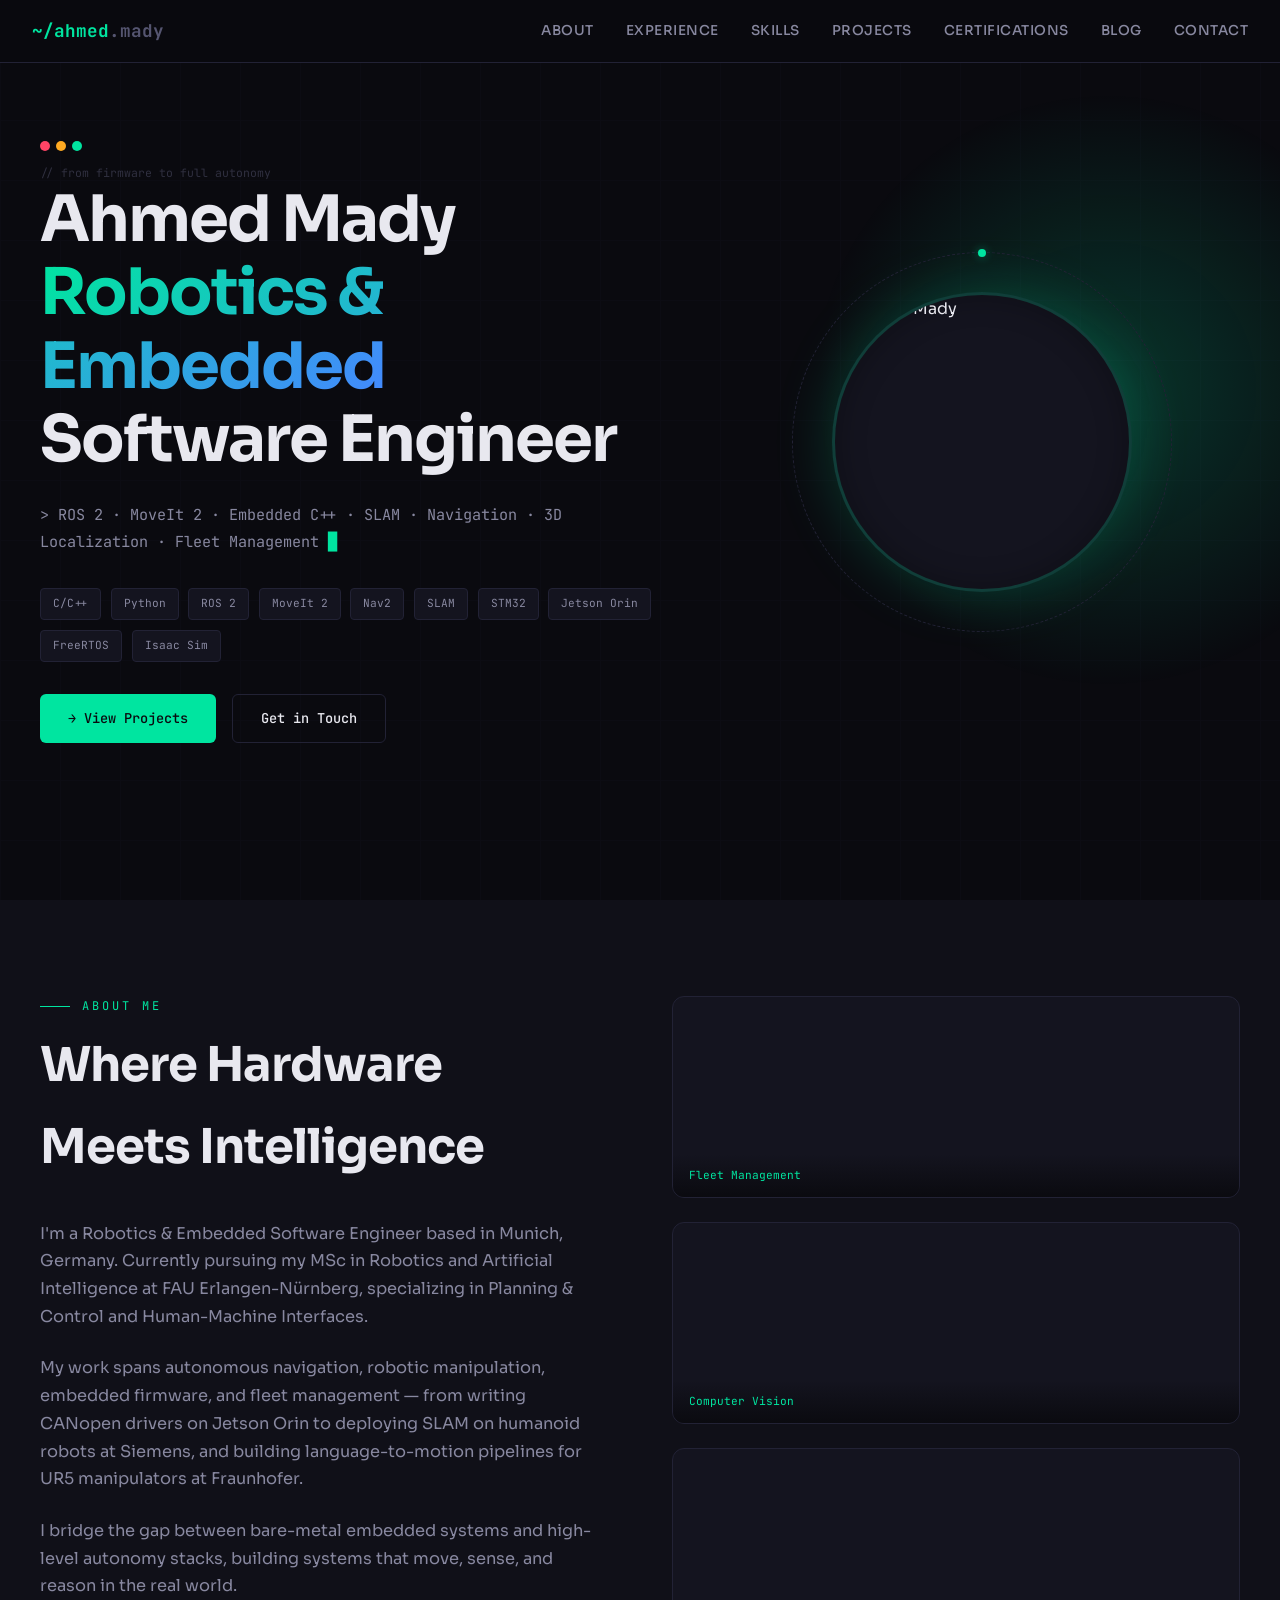
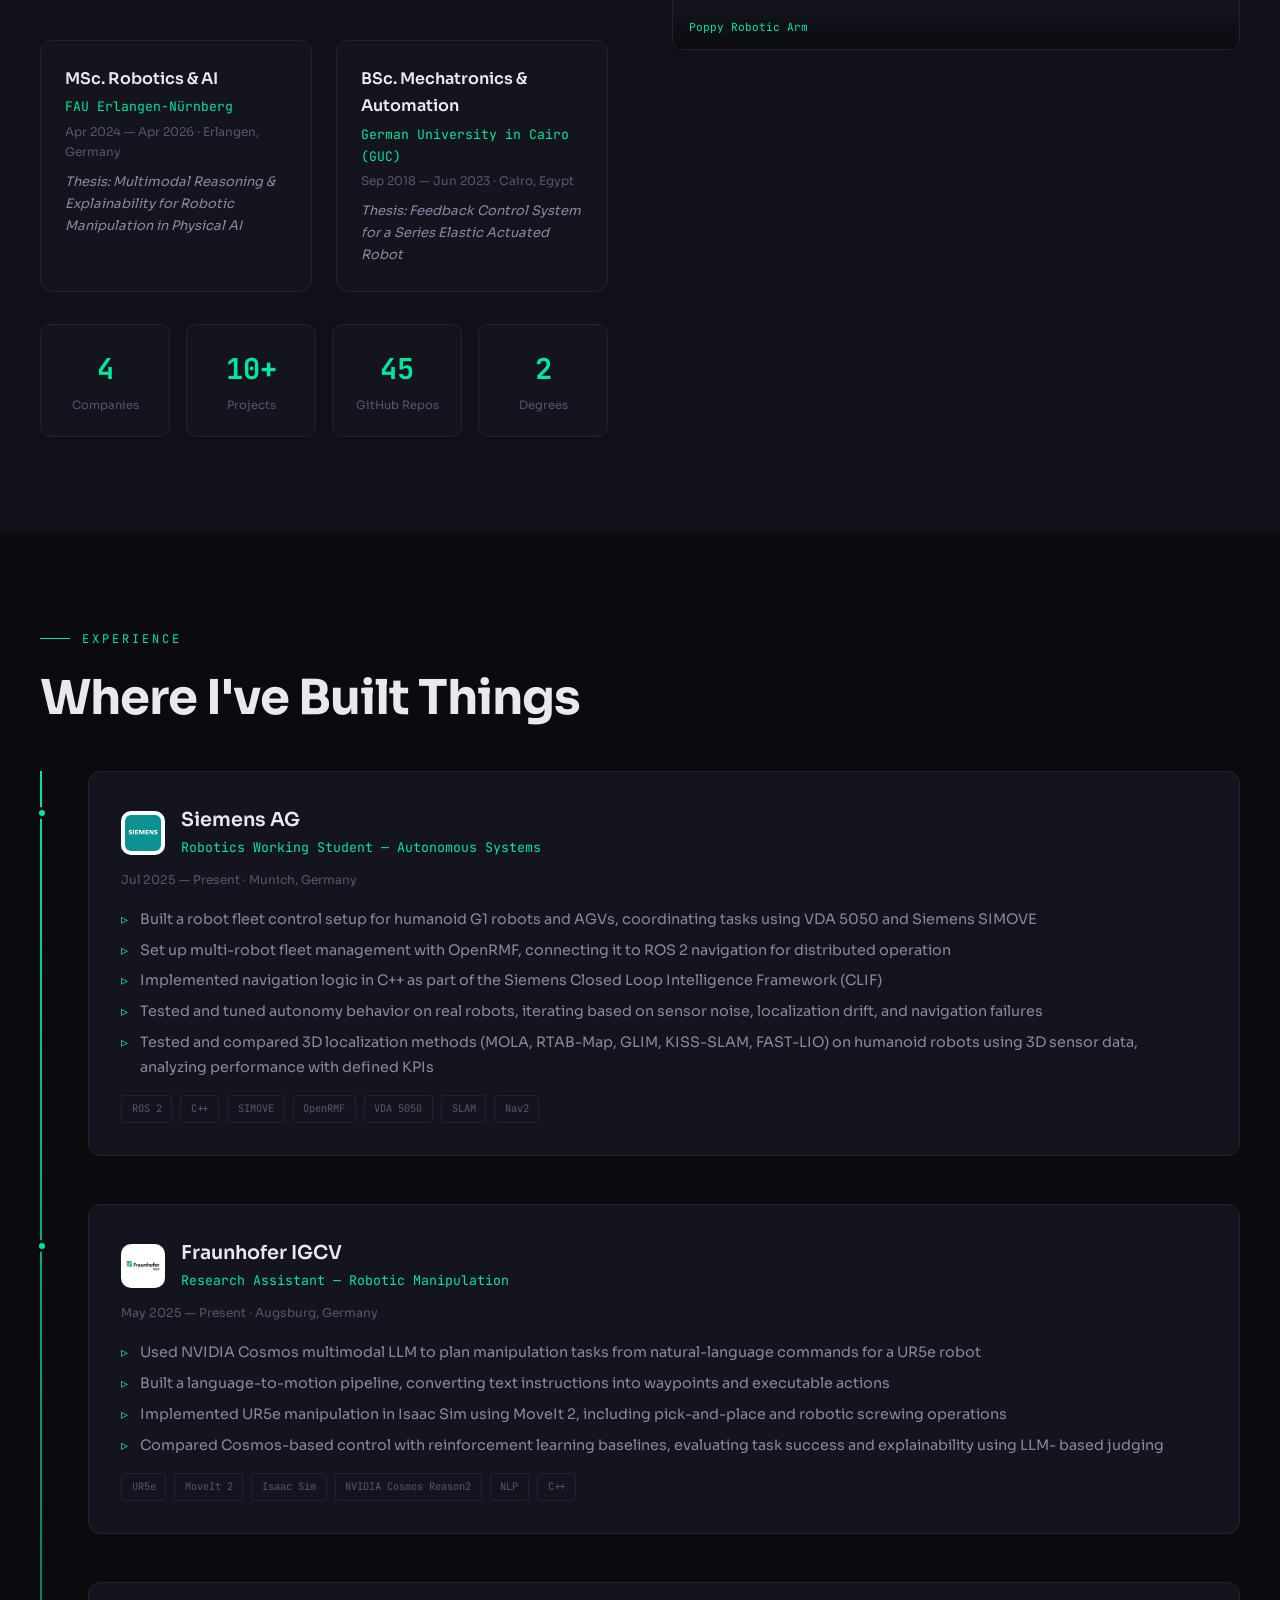
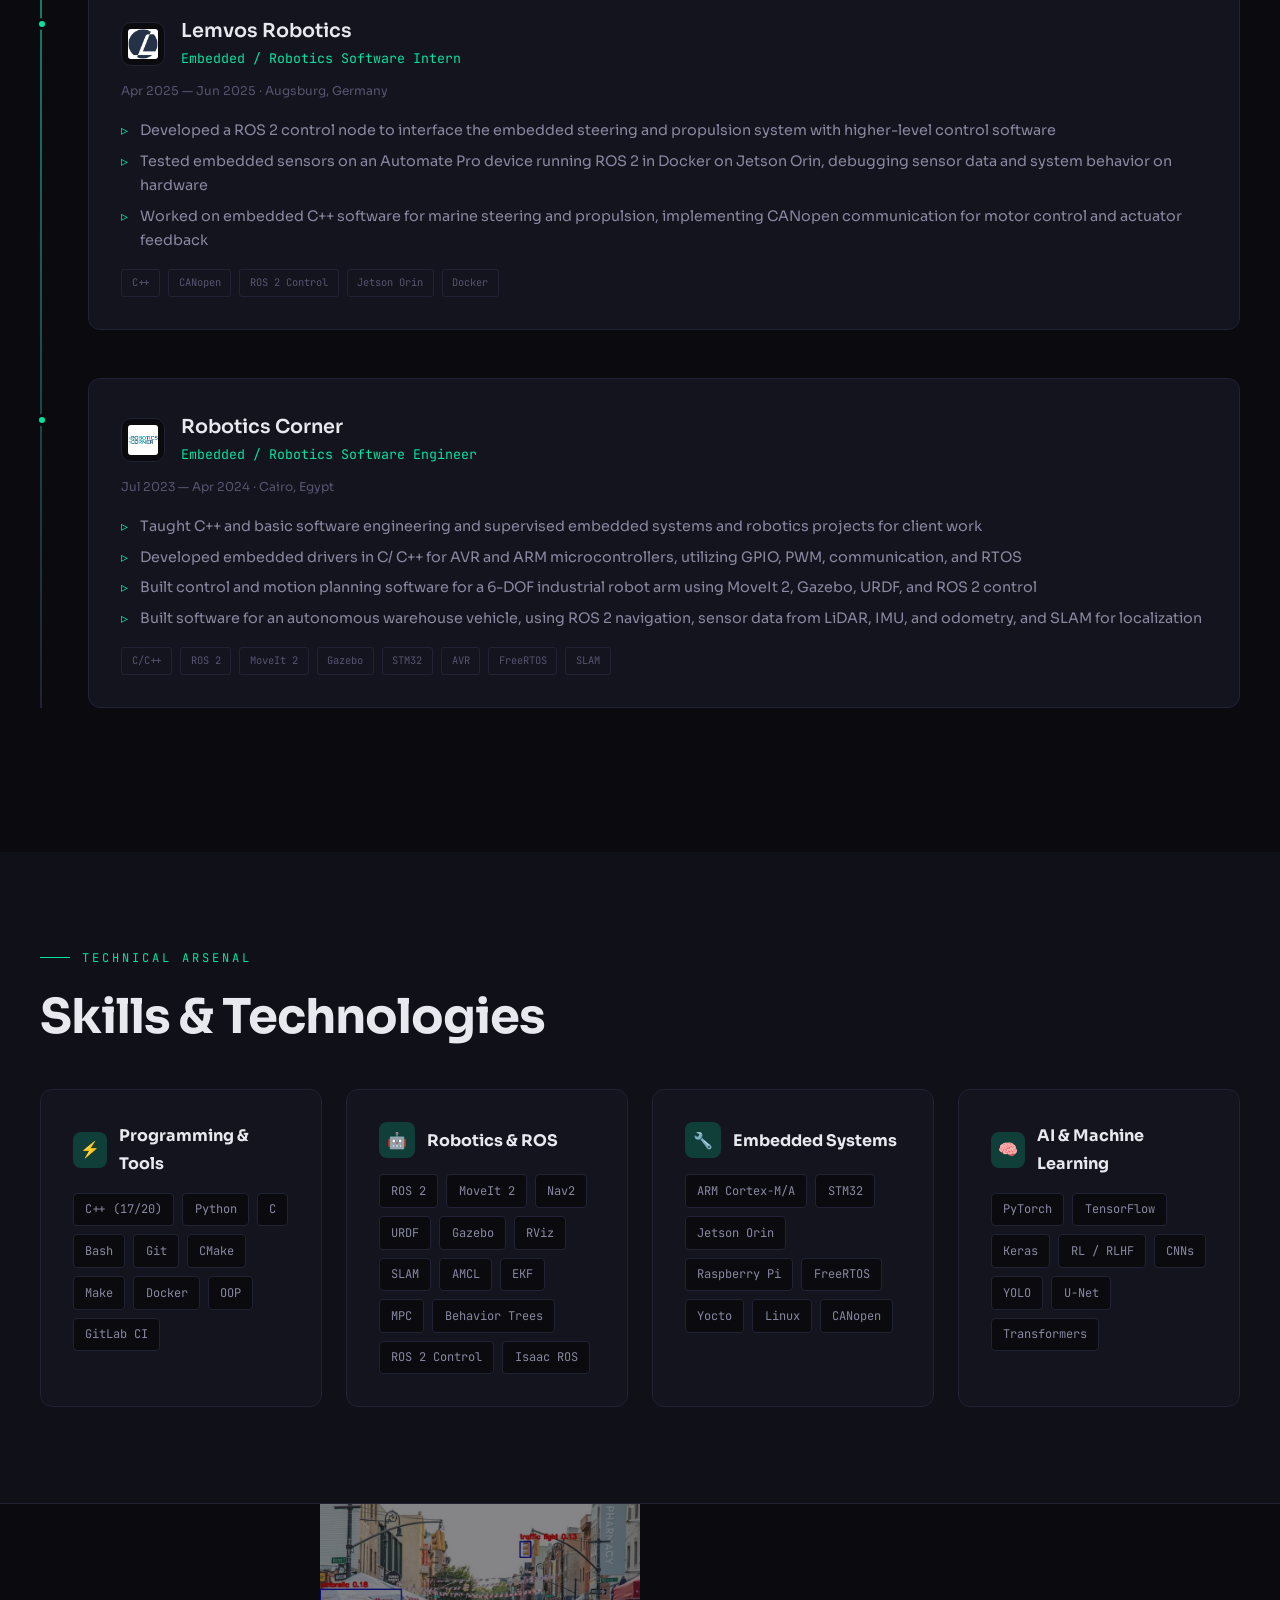
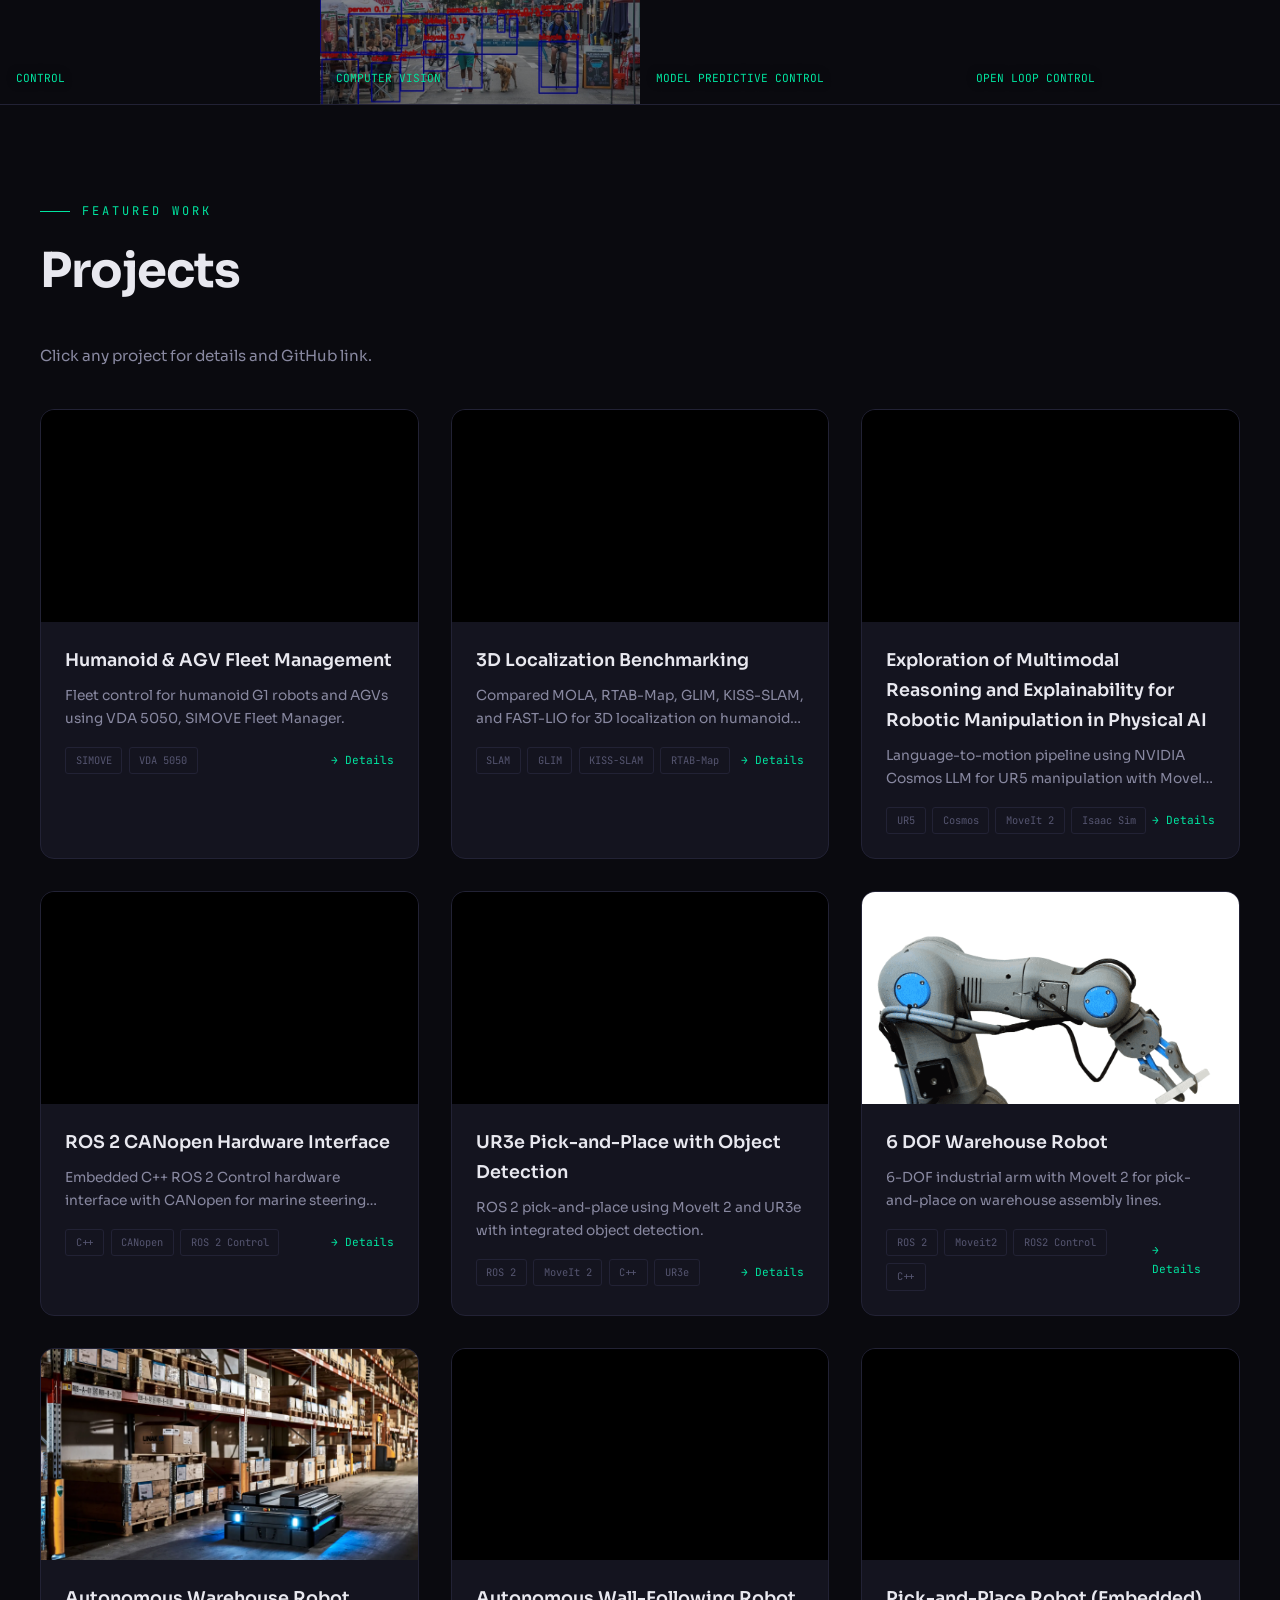
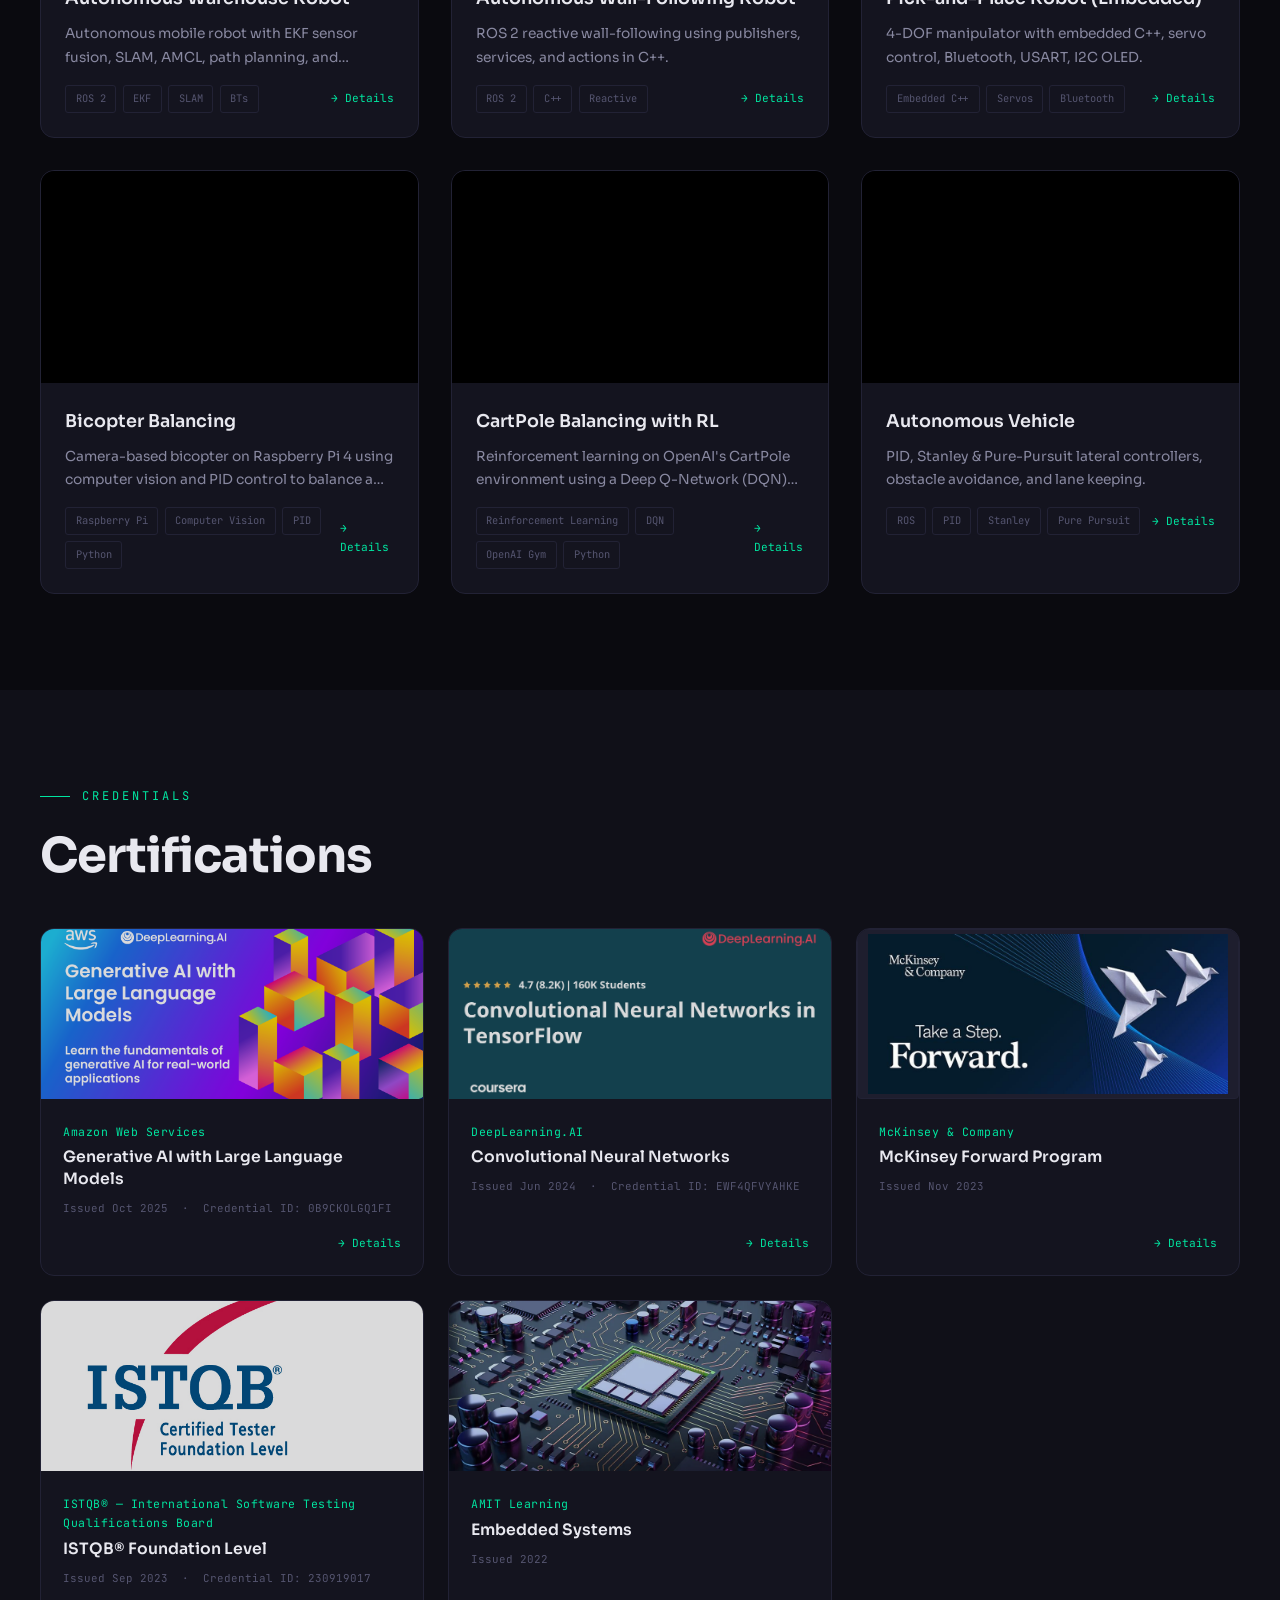
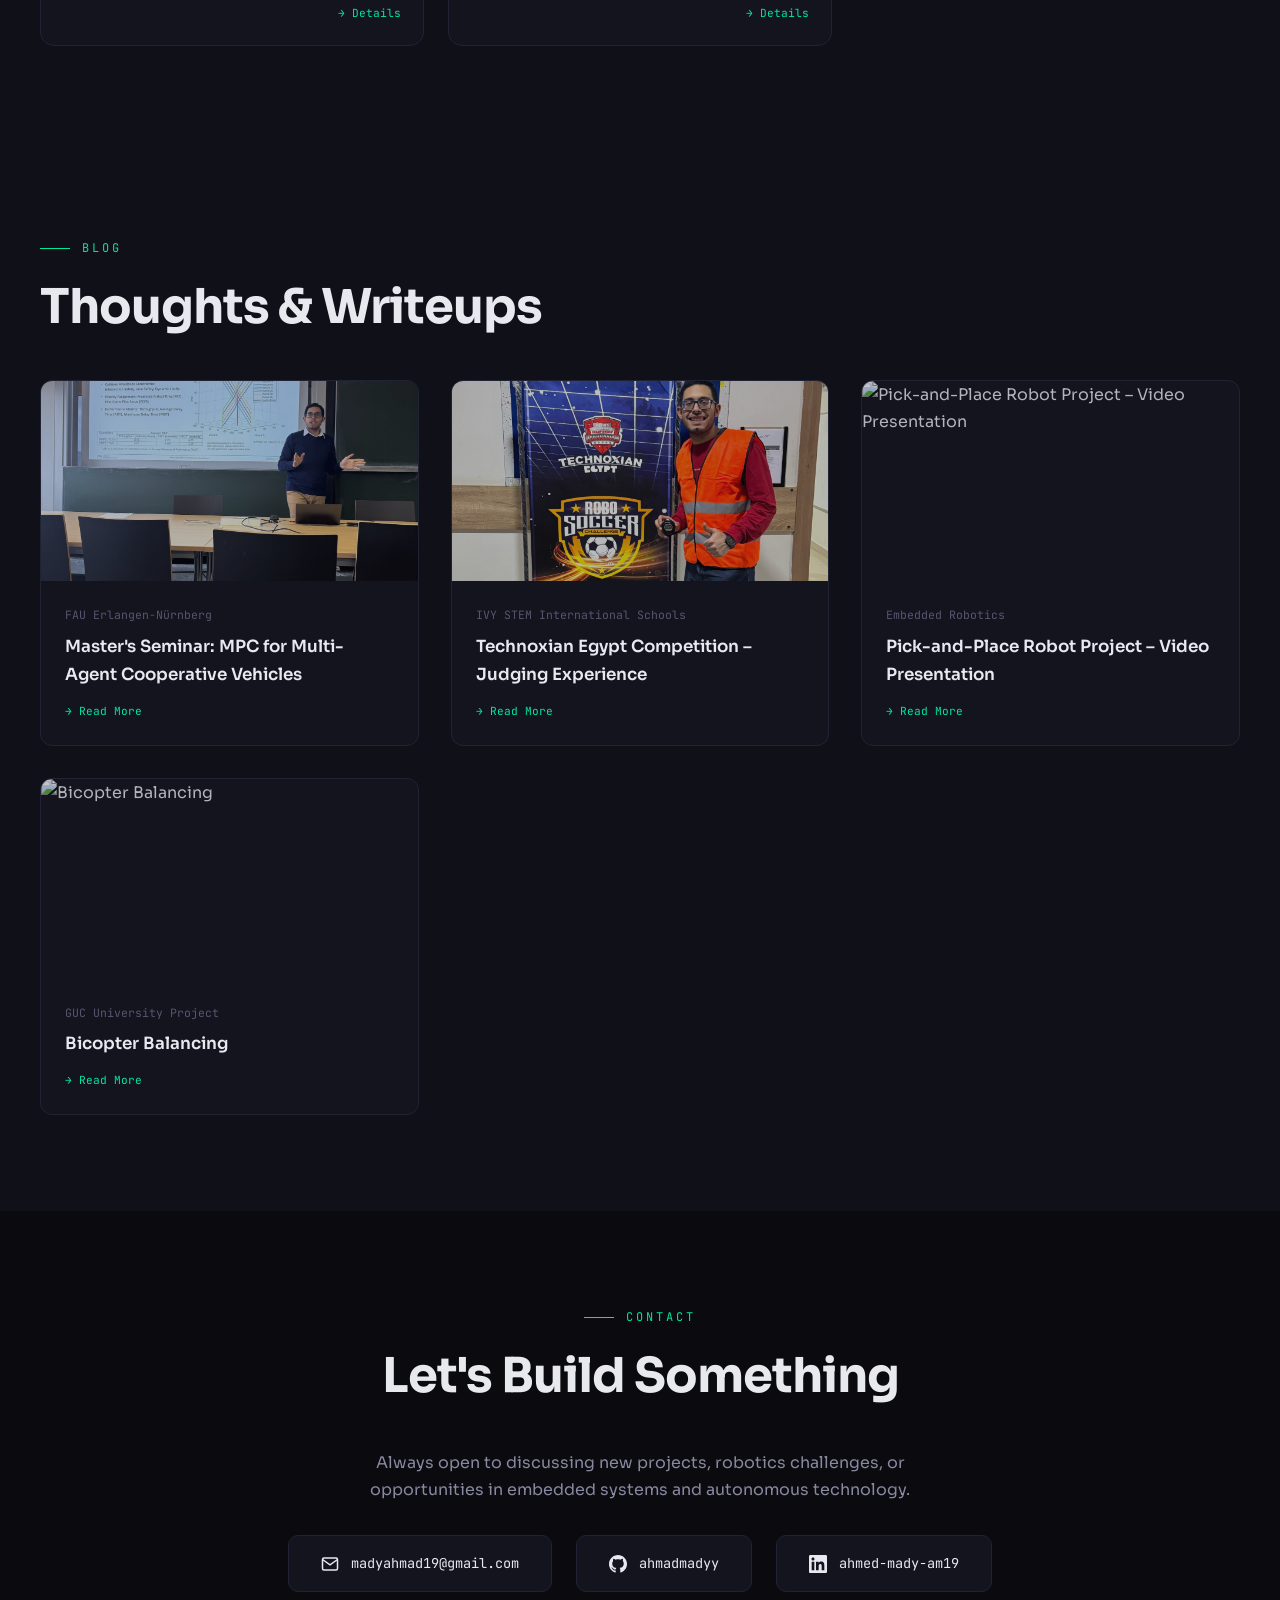
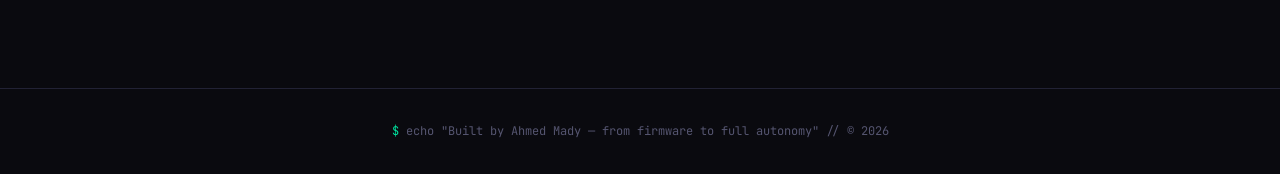
==== portfolio.html @ 6465b293 "New files" ====
<!DOCTYPE html>
<html lang="en">
<head>
  <meta charset="UTF-8">
  <meta name="viewport" content="width=device-width, initial-scale=1.0">
  <title>Ahmed Mady — Robotics & Embedded Software Engineer</title>
  <link
    href="https://fonts.googleapis.com/css2?family=JetBrains+Mono:wght@300;400;500;700&family=Sora:wght@300;400;500;600;700&display=swap"
    rel="stylesheet">
  <link rel="stylesheet" href="css/styles.css">
  <link rel="stylesheet" href="css/mobile.css">
</head>
<body>
  <div class="grid-bg"></div>
  <div class="particles" id="particles"></div>
  <nav>
    <div class="nav-logo">~/ahmed<span>.mady</span></div>
    <div class="nav-links" id="navLinks">
      <a href="#about">About</a>
      <a href="#experience">Experience</a>
      <a href="#skills">Skills</a>
      <a href="#projects">Projects</a>
      <a href="#certifications">Certifications</a>
      <a href="#blog">Blog</a>
      <a href="#contact">Contact</a>
    </div>
    <button class="hamburger" onclick="document.getElementById('navLinks').classList.toggle('open')">
      <span></span>
      <span></span>
      <span></span>
    </button>
  </nav>

  <!-- ── Hero ── -->
  <section id="hero">
    <div class="hero-glow"></div>
    <div class="container">
      <div class="hero-content">
        <div class="hero-text">
          <div class="td">
            <span></span>
            <span></span>
            <span></span>
          </div>
          <div class="cc">// from firmware to full autonomy</div>
          <h1>
            Ahmed Mady<br>
            <span class="hl">Robotics & Embedded</span><br>
            Software Engineer
          </h1>
          <div class="tagline">
            &gt; ROS 2 &middot; MoveIt 2 &middot; Embedded C++ &middot; SLAM &middot; Navigation
            &middot; 3D Localization &middot; Fleet Management
            <span class="blink">&#x2588;</span>
          </div>
          <div class="badges">
            <span class="badge">C/C++</span>
            <span class="badge">Python</span>
            <span class="badge">ROS 2</span>
            <span class="badge">MoveIt 2</span>
            <span class="badge">Nav2</span>
            <span class="badge">SLAM</span>
            <span class="badge">STM32</span>
            <span class="badge">Jetson Orin</span>
            <span class="badge">FreeRTOS</span>
            <span class="badge">Isaac Sim</span>
          </div>
          <div class="hero-cta">
            <a href="#projects" class="btn btn-p">&rarr; View Projects</a>
            <a href="#contact" class="btn btn-o">Get in Touch</a>
          </div>
        </div>
        <div class="hero-visual">
          <div class="hero-orbit">
            <div class="orbit-dot"></div>
          </div>
          <div class="hero-avatar">
            <img src="https://avatars.githubusercontent.com/u/98853949?v=4" alt="Ahmed Mady">
          </div>
        </div>
      </div>
    </div>
  </section>

  <!-- ── About ── -->
  <section id="about">
    <div class="container">
      <div class="about-grid">
        <div class="about-text reveal">
          <div class="sl">About Me</div>
          <h2 class="st">Where Hardware<br>Meets Intelligence</h2>
          <p>
            I'm a Robotics & Embedded Software Engineer based in Munich, Germany.
            Currently pursuing my MSc in Robotics and Artificial Intelligence at
            FAU Erlangen-N&uuml;rnberg, specializing in Planning & Control and
            Human-Machine Interfaces.
          </p>
          <p>
            My work spans autonomous navigation, robotic manipulation, embedded
            firmware, and fleet management &mdash; from writing CANopen drivers
            on Jetson Orin to deploying SLAM on humanoid robots at Siemens, and
            building language-to-motion pipelines for UR5 manipulators at
            Fraunhofer.
          </p>
          <p>
            I bridge the gap between bare-metal embedded systems and high-level
            autonomy stacks, building systems that move, sense, and reason in the
            real world.
          </p>
          <div class="edu-grid">
            <div class="edu-card">
              <div class="deg">MSc. Robotics & AI</div>
              <div class="sch">FAU Erlangen-N&uuml;rnberg</div>
              <div class="per">Apr 2024 &mdash; Apr 2026 &middot; Erlangen, Germany</div>
              <div class="th">
                Thesis: Multimodal Reasoning & Explainability for Robotic
                Manipulation in Physical AI
              </div>
            </div>
            <div class="edu-card">
              <div class="deg">BSc. Mechatronics & Automation</div>
              <div class="sch">German University in Cairo (GUC)</div>
              <div class="per">Sep 2018 &mdash; Jun 2023 &middot; Cairo, Egypt</div>
              <div class="th">
                Thesis: Feedback Control System for a Series Elastic Actuated
                Robot
              </div>
            </div>
          </div>
          <div class="stats-grid">
            <div class="stat">
              <div class="num">4</div>
              <div class="lbl">Companies</div>
            </div>
            <div class="stat">
              <div class="num">10+</div>
              <div class="lbl">Projects</div>
            </div>
            <div class="stat">
              <div class="num">45</div>
              <div class="lbl">GitHub Repos</div>
            </div>
            <div class="stat">
              <div class="num">2</div>
              <div class="lbl">Degrees</div>
            </div>
          </div>
        </div>
        <div class="about-vis reveal">
          <div class="gif-card">
            <video src="videos/fleet.mp4" muted loop autoplay playsinline></video>
            <div class="gl">Fleet Management</div>
          </div>
          <div class="gif-card">
            <video src="videos/bicopter.mp4" muted loop autoplay playsinline></video>
            <div class="gl">Computer Vision</div>
          </div>
          <div class="gif-card">
            <video src="videos/poppy.mp4" muted loop autoplay playsinline></video>
            <div class="gl">Poppy Robotic Arm</div>
          </div>
        </div>
      </div>
    </div>
  </section>

  <!-- ── Experience ── -->
  <section id="experience">
    <div class="container">
      <div class="sl reveal">Experience</div>
      <h2 class="st reveal">Where I've Built Things</h2>
      <div class="timeline">

        <div class="ti reveal">
          <div class="ch">
            <img
              src="logos/ChatGPT Image Feb 13, 2026, 10_49_43 PM.png"
              alt="Siemens"
              class="cl-logo">
            <div>
              <div class="co">Siemens AG</div>
              <div class="role">Robotics Working Student &mdash; Autonomous Systems</div>
            </div>
          </div>
          <div class="per">Jul 2025 &mdash; Present &middot; Munich, Germany</div>
          <ul class="desc">
            <li>Built a robot fleet control setup for humanoid G1 robots and AGVs, coordinating tasks using VDA 5050 and Siemens SIMOVE</li>
            <li>Set up multi-robot fleet management with OpenRMF, connecting it to ROS 2 navigation for distributed operation</li>
            <li>Implemented navigation logic in C++ as part of the Siemens Closed Loop Intelligence Framework (CLIF)</li>
            <li>Tested and tuned autonomy behavior on real robots, iterating based on sensor noise, localization drift, and navigation failures</li>
            <li>Tested and compared 3D localization methods (MOLA, RTAB-Map, GLIM, KISS-SLAM, FAST-LIO) on humanoid robots using 3D
                sensor data, analyzing performance with defined KPIs</li>
          </ul>
          <div class="tt">
            <span class="tag">ROS 2</span>
            <span class="tag">C++</span>
            <span class="tag">SIMOVE</span>
            <span class="tag">OpenRMF</span>
            <span class="tag">VDA 5050</span>
            <span class="tag">SLAM</span>
            <span class="tag">Nav2</span>
          </div>
        </div>

        <div class="ti reveal">
          <div class="ch">
            <img
              src="logos/1631374383153.jpeg"
              alt="Fraunhofer"
              class="cl-logo">
            <div>
              <div class="co">Fraunhofer IGCV</div>
              <div class="role">Research Assistant &mdash; Robotic Manipulation</div>
            </div>
          </div>
          <div class="per">May 2025 &mdash; Present &middot; Augsburg, Germany</div>
          <ul class="desc">
            <li>Used NVIDIA Cosmos multimodal LLM to plan manipulation tasks from natural-language commands for a UR5e robot</li>
            <li>Built a language-to-motion pipeline, converting text instructions into waypoints and executable actions</li>
            <li>Implemented UR5e manipulation in Isaac Sim using MoveIt 2, including pick-and-place and robotic screwing operations</li>
            <li>Compared Cosmos-based control with reinforcement learning baselines, evaluating task success and explainability using LLM-
                based judging</li>
          </ul>
          <div class="tt">
            <span class="tag">UR5e</span>
            <span class="tag">MoveIt 2</span>
            <span class="tag">Isaac Sim</span>
            <span class="tag">NVIDIA Cosmos Reason2</span>
            <span class="tag">NLP</span>
            <span class="tag">C++</span>
          </div>
        </div>

        <div class="ti reveal">
          <div class="ch">
            <img src="logos/lemvos_logo.jpeg" alt="Lemvos Robotics" class="cl-logo dk">
            <div>
              <div class="co">Lemvos Robotics</div>
              <div class="role">Embedded / Robotics Software Intern</div>
            </div>
          </div>
          <div class="per">Apr 2025 &mdash; Jun 2025 &middot; Augsburg, Germany</div>
          <ul class="desc">
            <li>Developed a ROS 2 control node to interface the embedded steering and propulsion system with higher-level control software</li>
            <li>Tested embedded sensors on an Automate Pro device running ROS 2 in Docker on Jetson Orin, debugging sensor data and
                system behavior on hardware</li>
            <li>Worked on embedded C++ software for marine steering and propulsion, implementing CANopen communication for motor control
                    and actuator feedback</li>
          </ul>
          <div class="tt">
            <span class="tag">C++</span>
            <span class="tag">CANopen</span>
            <span class="tag">ROS 2 Control</span>
            <span class="tag">Jetson Orin</span>
            <span class="tag">Docker</span>
          </div>
        </div>

        <div class="ti reveal">
          <div class="ch">
            <img src="logos/robotics_corner_logo.jpeg" alt="Robotics Corner" class="cl-logo dk">
            <div>
              <div class="co">Robotics Corner</div>
              <div class="role">Embedded / Robotics Software Engineer</div>
            </div>
          </div>
          <div class="per">Jul 2023 &mdash; Apr 2024 &middot; Cairo, Egypt</div>
          <ul class="desc">
            <li>Taught C++ and basic software engineering and supervised embedded systems and robotics projects for client work</li>
            <li>Developed embedded drivers in C/ C++ for AVR and ARM microcontrollers, utilizing GPIO, PWM, communication, and RTOS</li>
            <li>Built control and motion planning software for a 6-DOF industrial robot arm using MoveIt 2, Gazebo, URDF, and ROS 2 control</li>
            <li>Built software for an autonomous warehouse vehicle, using ROS 2 navigation, sensor data from LiDAR, IMU, and odometry, and
                SLAM for localization</li>
          </ul>
          <div class="tt">
            <span class="tag">C/C++</span>
            <span class="tag">ROS 2</span>
            <span class="tag">MoveIt 2</span>
            <span class="tag">Gazebo</span>
            <span class="tag">STM32</span>
            <span class="tag">AVR</span>
            <span class="tag">FreeRTOS</span>
            <span class="tag">SLAM</span>
          </div>
        </div>

      </div>
    </div>
  </section>

  <!-- ── Skills ── -->
  <section id="skills">
    <div class="container">
      <div class="sl reveal">Technical Arsenal</div>
      <h2 class="st reveal">Skills & Technologies</h2>
      <div class="skills-grid">
        <div class="sk reveal">
          <h3><span class="ic">&#9889;</span> Programming & Tools</h3>
          <div class="skl">
            <span class="ski">C++ (17/20)</span>
            <span class="ski">Python</span>
            <span class="ski">C</span>
            <span class="ski">Bash</span>
            <span class="ski">Git</span>
            <span class="ski">CMake</span>
            <span class="ski">Make</span>
            <span class="ski">Docker</span>
            <span class="ski">OOP</span>
            <span class="ski">GitLab CI</span>
          </div>
        </div>
        <div class="sk reveal">
          <h3><span class="ic">&#129302;</span> Robotics & ROS</h3>
          <div class="skl">
            <span class="ski">ROS 2</span>
            <span class="ski">MoveIt 2</span>
            <span class="ski">Nav2</span>
            <span class="ski">URDF</span>
            <span class="ski">Gazebo</span>
            <span class="ski">RViz</span>
            <span class="ski">SLAM</span>
            <span class="ski">AMCL</span>
            <span class="ski">EKF</span>
            <span class="ski">MPC</span>
            <span class="ski">Behavior Trees</span>
            <span class="ski">ROS 2 Control</span>
            <span class="ski">Isaac ROS</span>
          </div>
        </div>
        <div class="sk reveal">
          <h3><span class="ic">&#128295;</span> Embedded Systems</h3>
          <div class="skl">
            <span class="ski">ARM Cortex-M/A</span>
            <span class="ski">STM32</span>
            <span class="ski">Jetson Orin</span>
            <span class="ski">Raspberry Pi</span>
            <span class="ski">FreeRTOS</span>
            <span class="ski">Yocto</span>
            <span class="ski">Linux</span>
            <span class="ski">CANopen</span>
          </div>
        </div>
        <div class="sk reveal">
          <h3><span class="ic">&#129504;</span> AI & Machine Learning</h3>
          <div class="skl">
            <span class="ski">PyTorch</span>
            <span class="ski">TensorFlow</span>
            <span class="ski">Keras</span>
            <span class="ski">RL / RLHF</span>
            <span class="ski">CNNs</span>
            <span class="ski">YOLO</span>
            <span class="ski">U-Net</span>
            <span class="ski">Transformers</span>
          </div>
        </div>
      </div>
    </div>
  </section>

  <!-- ── Banner ── -->
  <div class="gbanner">
    <div class="gbi">
      <video src="videos/Robotics%20ARM%20LAB.mp4" muted loop autoplay playsinline></video>
      <div class="gbl">CONTROL</div>
    </div>
    <div class="gbi">
      <img src="pictures/yolo.jpg" alt="Computer Vision">
      <div class="gbl">COMPUTER VISION</div>
    </div>
    <div class="gbi">
      <video src="videos/Ball%20on%20plate%202.mp4" muted loop autoplay playsinline></video>
      <div class="gbl">MODEL PREDICTIVE CONTROL</div>
    </div>
    <div class="gbi">
      <video src="videos/robot%20dog.mp4" muted loop autoplay playsinline></video>
      <div class="gbl">OPEN LOOP CONTROL</div>
    </div>
  </div>

  <!-- ── Projects ── -->
  <section id="projects">
    <div class="container">
      <div class="sl reveal">Featured Work</div>
      <h2 class="st reveal">Projects</h2>
      <p class="reveal" style="color:var(--t2);margin-bottom:2.5rem;font-size:.95rem;">
        Click any project for details and GitHub link.
      </p>
      <div class="pg" id="pGrid"></div>
    </div>
  </section>

  <!-- ── Certifications ── -->
  <section id="certifications">
    <div class="container">
      <div class="sl reveal">Credentials</div>
      <h2 class="st reveal">Certifications</h2>
      <div class="cert-grid" id="certGrid"></div>
    </div>
  </section>

  <!-- ── Blog ── -->
  <section id="blog">
    <div class="container">
      <div class="sl reveal">Blog</div>
      <h2 class="st reveal">Thoughts & Writeups</h2>
      <div class="bg" id="bGrid"></div>
    </div>
  </section>

  <!-- ── Contact ── -->
  <section id="contact">
    <div class="container reveal">
      <div class="sl" style="justify-content:center">Contact</div>
      <h2 class="st">Let's Build Something</h2>
      <p style="color:var(--t2);max-width:600px;margin:0 auto 2rem;">
        Always open to discussing new projects, robotics challenges, or
        opportunities in embedded systems and autonomous technology.
      </p>
      <div class="clinks">
        <a href="https://gmail.com" class="clink" target="_blank">
          <svg width="18" height="18" viewBox="0 0 24 24" fill="none" stroke="currentColor" stroke-width="2">
            <path d="M4 4h16c1.1 0 2 .9 2 2v12c0 1.1-.9 2-2 2H4c-1.1 0-2-.9-2-2V6c0-1.1.9-2 2-2z"/>
            <polyline points="22,6 12,13 2,6"/>
          </svg>
          madyahmad19@gmail.com
        </a>
        <a href="https://github.com/ahmadmadyy" class="clink" target="_blank">
          <svg width="18" height="18" viewBox="0 0 24 24" fill="currentColor">
            <path d="M12 0c-6.626 0-12 5.373-12 12 0 5.302 3.438 9.8 8.207 11.387.599.111.793-.261.793-.577v-2.234c-3.338.726-4.033-1.416-4.033-1.416-.546-1.387-1.333-1.756-1.333-1.756-1.089-.745.083-.729.083-.729 1.205.084 1.839 1.237 1.839 1.237 1.07 1.834 2.807 1.304 3.492.997.107-.775.418-1.305.762-1.604-2.665-.305-5.467-1.334-5.467-5.931 0-1.311.469-2.381 1.236-3.221-.124-.303-.535-1.524.117-3.176 0 0 1.008-.322 3.301 1.23.957-.266 1.983-.399 3.003-.404 1.02.005 2.047.138 3.006.404 2.291-1.552 3.297-1.23 3.297-1.23.653 1.653.242 2.874.118 3.176.77.84 1.235 1.911 1.235 3.221 0 4.609-2.807 5.624-5.479 5.921.43.372.823 1.102.823 2.222v3.293c0 .319.192.694.801.576 4.765-1.589 8.199-6.086 8.199-11.386 0-6.627-5.373-12-12-12z"/>
          </svg>
          ahmadmadyy
        </a>
        <a href="https://www.linkedin.com/public-profile/settings/?trk=d_flagship3_profile_self_view_public_profile&lipi=urn%3Ali%3Apage%3Ad_flagship3_profile_view_base%3BYaOGrk%2BBRHS1sLSO%2FxlAGQ%3D%3D" class="clink" target="_blank">
          <svg width="18" height="18" viewBox="0 0 24 24" fill="currentColor">
            <path d="M20.447 20.452h-3.554v-5.569c0-1.328-.027-3.037-1.852-3.037-1.853 0-2.136 1.445-2.136 2.939v5.667H9.351V9h3.414v1.561h.046c.477-.9 1.637-1.85 3.37-1.85 3.601 0 4.267 2.37 4.267 5.455v6.286zM5.337 7.433c-1.144 0-2.063-.926-2.063-2.065 0-1.138.92-2.063 2.063-2.063 1.14 0 2.064.925 2.064 2.063 0 1.139-.925 2.065-2.064 2.065zm1.782 13.019H3.555V9h3.564v11.452zM22.225 0H1.771C.792 0 0 .774 0 1.729v20.542C0 23.227.792 24 1.771 24h20.451C23.2 24 24 23.227 24 22.271V1.729C24 .774 23.2 0 22.222 0h.003z"/>
          </svg>
          ahmed-mady-am19
        </a>
      </div>
    </div>
  </section>

  <footer>
    <div class="container">
      <span style="color:var(--accent)">$</span>
      echo "Built by Ahmed Mady &mdash; from firmware to full autonomy"
      <span style="color:var(--t3)">// &copy; 2026</span>
    </div>
  </footer>

  <!-- ── Modals ── -->
  <div class="pdo" id="pOverlay">
    <div class="pdd" id="pDetail">
      <button class="dclose" onclick="closeP()">&#10005;</button>
      <div class="dvid" id="dVid"></div>
      <div class="dbody" id="dBody"></div>
    </div>
  </div>

  <div class="pdo" id="cOverlay">
    <div class="pdd" id="cDetail">
      <button class="dclose" onclick="closeC()">&#10005;</button>
      <div class="dvid" id="cVid"></div>
      <div class="dbody" id="cBody"></div>
    </div>
  </div>

  <div class="pdo" id="bOverlay">
    <div class="pdd" id="bDetail">
      <button class="dclose" onclick="closeB()">&#10005;</button>
      <div class="dvid" id="bVid"></div>
      <div class="dbody" id="bBody"></div>
    </div>
  </div>

  <!-- ── Lightbox ── -->
  <div id="imgLb" onclick="closeLb()" style="display:none;position:fixed;inset:0;z-index:9999;background:rgba(0,0,0,.92);backdrop-filter:blur(8px);cursor:zoom-out;align-items:center;justify-content:center">
    <img id="imgLbImg" src="" style="max-width:92vw;max-height:92vh;object-fit:contain;border-radius:8px;box-shadow:0 20px 60px rgba(0,0,0,.8)">
    <button onclick="closeLb()" style="position:absolute;top:1rem;right:1rem;width:40px;height:40px;border:1px solid rgba(255,255,255,.2);border-radius:8px;background:rgba(255,255,255,.1);color:#fff;font-size:1.2rem;cursor:pointer">&#10005;</button>
  </div>

  <!-- ── Scripts ── -->
  <script src="js/data.js"></script>
  <script src="js/app.js"></script>
</body>
</html>
---- css/styles.css ----
*, *::before, *::after { margin: 0; padding: 0; box-sizing: border-box }
:root {
  --bg: #0a0a0f;
  --bg2: #101018;
  --card: #14141f;
  --accent: #00e5a0;
  --ad: #00e5a033;
  --ag: #00e5a066;
  --t1: #e8e8ef;
  --t2: #8888a0;
  --t3: #555570;
  --bdr: #222235;
  --mono: 'JetBrains Mono', monospace;
  --sans: 'Sora', sans-serif;
  --red: #ff4466;
  --warn: #ffaa22;
  --blue: #4488ff;
}
html { scroll-behavior: auto }
* {
  scrollbar-width: thin;
  scrollbar-color: var(--accent) var(--bg);
}
body {
  background: var(--bg);
  color: var(--t1);
  font-family: var(--sans);
  line-height: 1.7;
  overflow-x: hidden;
}
::-webkit-scrollbar { width: 8px }
::-webkit-scrollbar-track { background: var(--bg) }
::-webkit-scrollbar-thumb {
  background: linear-gradient(180deg, var(--accent), #00b87a);
  border-radius: 4px;
  border: 1px solid var(--bg);
}
::-webkit-scrollbar-thumb:hover { background: var(--accent) }
.grid-bg {
  position: fixed;
  inset: 0;
  background-image:
    linear-gradient(var(--bdr) 1px, transparent 1px),
    linear-gradient(90deg, var(--bdr) 1px, transparent 1px);
  background-size: 60px 60px;
  opacity: .12;
  pointer-events: none;
  z-index: 0;
}
.particles {
  position: fixed;
  inset: 0;
  pointer-events: none;
  z-index: 0;
  overflow: hidden;
}
.particle {
  position: absolute;
  width: 3px;
  height: 3px;
  background: var(--accent);
  border-radius: 50%;
  opacity: 0;
  animation: fp 8s infinite;
}
@keyframes fp {
  0% { opacity: 0; transform: translateY(100vh) scale(0) }
  10% { opacity: .6 }
  90% { opacity: .6 }
  100% { opacity: 0; transform: translateY(-10vh) scale(1) }
}
nav {
  position: fixed;
  top: 0;
  left: 0;
  right: 0;
  z-index: 1000;
  padding: 1rem 2rem;
  display: flex;
  justify-content: space-between;
  align-items: center;
  background: rgba(10, 10, 15, .85);
  backdrop-filter: blur(20px);
  border-bottom: 1px solid var(--bdr);
}
.nav-logo {
  font-family: var(--mono);
  font-size: 1.1rem;
  font-weight: 700;
  color: var(--accent);
}
.nav-logo span { color: var(--t3) }
.nav-links { display: flex; gap: 2rem }
.nav-links a {
  color: var(--t2);
  text-decoration: none;
  font-size: .85rem;
  font-weight: 500;
  letter-spacing: .5px;
  text-transform: uppercase;
  transition: .3s;
  position: relative;
}
.nav-links a::after {
  content: '';
  position: absolute;
  bottom: -4px;
  left: 0;
  width: 0;
  height: 2px;
  background: var(--accent);
  transition: width .3s;
}
.nav-links a:hover { color: var(--accent) }
.nav-links a:hover::after { width: 100% }
.hamburger {
  display: none;
  flex-direction: column;
  gap: 5px;
  cursor: pointer;
  background: none;
  border: none;
  padding: 4px;
}
.hamburger span { width: 24px; height: 2px; background: var(--t1) }
section { position: relative; z-index: 1; padding: 6rem 2rem }
.container { max-width: 1200px; margin: 0 auto }
.sl {
  font-family: var(--mono);
  font-size: .75rem;
  color: var(--accent);
  text-transform: uppercase;
  letter-spacing: 3px;
  margin-bottom: .5rem;
  display: flex;
  align-items: center;
  gap: .75rem;
}
.sl::before {
  content: '';
  width: 30px;
  height: 1px;
  background: var(--accent);
}
.st {
  font-size: clamp(2rem, 4vw, 3rem);
  font-weight: 700;
  letter-spacing: -1px;
  margin-bottom: 2rem;
}
#hero {
  min-height: 100vh;
  display: flex;
  align-items: center;
  padding-top: 5rem;
  position: relative;
  overflow: hidden;
}
.hero-glow {
  position: absolute;
  width: 600px;
  height: 600px;
  border-radius: 50%;
  background: radial-gradient(circle, var(--ad), transparent 70%);
  top: 10%;
  right: -10%;
  pointer-events: none;
  animation: pg 6s ease-in-out infinite;
}
@keyframes pg {
  0%, 100% { opacity: .3; transform: scale(1) }
  50% { opacity: .5; transform: scale(1.1) }
}
.hero-content {
  display: grid;
  grid-template-columns: 1.2fr 1fr;
  gap: 4rem;
  align-items: center;
}
.hero-text h1 {
  font-size: clamp(2.5rem, 5vw, 4.2rem);
  font-weight: 700;
  line-height: 1.15;
  letter-spacing: -2px;
  margin-bottom: 1.5rem;
}
.hl {
  background: linear-gradient(135deg, var(--accent), var(--blue));
  -webkit-background-clip: text;
  -webkit-text-fill-color: transparent;
  background-clip: text;
}
.tagline {
  font-family: var(--mono);
  font-size: .95rem;
  color: var(--t2);
  margin-bottom: 2rem;
  line-height: 1.8;
}
.blink { animation: bk 1s step-end infinite; color: var(--accent) }
@keyframes bk { 50% { opacity: 0 } }
.badges { display: flex; flex-wrap: wrap; gap: .6rem; margin-bottom: 2rem }
.badge {
  font-family: var(--mono);
  font-size: .7rem;
  padding: .35rem .75rem;
  border: 1px solid var(--bdr);
  border-radius: 4px;
  color: var(--t2);
  background: var(--card);
  transition: .3s;
}
.badge:hover {
  border-color: var(--accent);
  color: var(--accent);
  box-shadow: 0 0 15px var(--ad);
}
.hero-cta { display: flex; gap: 1rem; margin-top: 2rem }
.btn {
  padding: .75rem 1.75rem;
  border-radius: 6px;
  font-family: var(--mono);
  font-size: .85rem;
  font-weight: 500;
  text-decoration: none;
  cursor: pointer;
  transition: all .3s;
  display: inline-flex;
  align-items: center;
  gap: .5rem;
  border: none;
}
.btn-p { background: var(--accent); color: var(--bg) }
.btn-p:hover {
  box-shadow: 0 0 30px var(--ad);
  transform: translateY(-2px);
}
.btn-o {
  background: transparent;
  color: var(--t1);
  border: 1px solid var(--bdr);
}
.btn-o:hover {
  border-color: var(--accent);
  color: var(--accent);
}
.hero-visual {
  position: relative;
  display: flex;
  justify-content: center;
  align-items: center;
}
.hero-avatar {
  width: 300px;
  height: 300px;
  border-radius: 50%;
  border: 3px solid var(--ad);
  overflow: hidden;
  background: var(--card);
  box-shadow: 0 0 60px var(--ad), inset 0 0 30px rgba(0, 0, 0, .3);
}
.hero-avatar img { width: 100%; height: 100%; object-fit: cover }
.hero-orbit {
  position: absolute;
  width: 380px;
  height: 380px;
  border-radius: 50%;
  border: 1px dashed var(--bdr);
  top: 50%;
  left: 50%;
  transform: translate(-50%, -50%);
  animation: os 20s linear infinite;
}
.orbit-dot {
  position: absolute;
  width: 8px;
  height: 8px;
  background: var(--accent);
  border-radius: 50%;
  top: -4px;
  left: 50%;
  transform: translateX(-50%);
  box-shadow: 0 0 10px var(--ag);
}
@keyframes os {
  from { transform: translate(-50%, -50%) rotate(0) }
  to { transform: translate(-50%, -50%) rotate(360deg) }
}
.hero-orbit.orbit-spin-fast {
  animation: os 0.45s linear infinite;
}
.cc {
  font-family: var(--mono);
  font-size: .72rem;
  color: var(--t3);
  opacity: .5;
}
.td { display: flex; gap: 6px; margin-bottom: .75rem }
.td span { width: 10px; height: 10px; border-radius: 50% }
.td span:nth-child(1) { background: var(--red) }
.td span:nth-child(2) { background: var(--warn) }
.td span:nth-child(3) { background: var(--accent) }
#about { background: var(--bg2) }
.about-grid {
  display: grid;
  grid-template-columns: 1fr 1fr;
  gap: 4rem;
  align-items: start;
}
.about-text p {
  color: var(--t2);
  margin-bottom: 1.5rem;
  font-size: 1.02rem;
}
.edu-grid {
  display: grid;
  grid-template-columns: 1fr 1fr;
  gap: 1.5rem;
  margin-top: 2.5rem;
}
.edu-card {
  background: var(--card);
  border: 1px solid var(--bdr);
  border-radius: 12px;
  padding: 1.5rem;
  transition: .3s;
}
.edu-card:hover {
  border-color: var(--ad);
  transform: translateY(-3px);
}
.edu-card .deg { font-size: 1rem; font-weight: 600; margin-bottom: .25rem }
.edu-card .sch {
  font-family: var(--mono);
  font-size: .82rem;
  color: var(--accent);
  margin-bottom: .2rem;
}
.edu-card .per { font-size: .75rem; color: var(--t3); margin-bottom: .5rem }
.edu-card .th {
  font-size: .82rem;
  color: var(--t2);
  font-style: italic;
}
.stats-grid {
  display: grid;
  grid-template-columns: repeat(4, 1fr);
  gap: 1rem;
  margin-top: 2rem;
}
.stat {
  background: var(--card);
  border: 1px solid var(--bdr);
  border-radius: 10px;
  padding: 1.25rem;
  transition: .3s;
  text-align: center;
}
.stat:hover {
  border-color: var(--accent);
  transform: translateY(-3px);
}
.stat .num {
  font-family: var(--mono);
  font-size: 1.8rem;
  font-weight: 700;
  color: var(--accent);
}
.stat .lbl { font-size: .72rem; color: var(--t3); margin-top: .15rem }
.about-vis { display: flex; flex-direction: column; gap: 1.5rem }
.gif-card {
  border-radius: 12px;
  overflow: hidden;
  border: 1px solid var(--bdr);
  background: var(--card);
  position: relative;
}
.gif-card img, .gif-card video {
  width: 100%;
  height: 200px;
  object-fit: cover;
  display: block;
  opacity: .8;
}
.gif-card .gl {
  position: absolute;
  bottom: 0;
  left: 0;
  right: 0;
  padding: .75rem 1rem;
  background: linear-gradient(transparent, rgba(10, 10, 15, .95));
  font-family: var(--mono);
  font-size: .7rem;
  color: var(--accent);
}
.timeline { position: relative; padding-left: 3rem }
.timeline::before {
  content: '';
  position: absolute;
  left: 0;
  top: 0;
  bottom: 0;
  width: 2px;
  background: linear-gradient(var(--accent), var(--bdr));
}
.ti {
  position: relative;
  margin-bottom: 3rem;
  padding: 2rem;
  background: var(--card);
  border: 1px solid var(--bdr);
  border-radius: 12px;
  transition: .3s;
}
.ti:hover {
  border-color: var(--ad);
  box-shadow: 0 4px 30px rgba(0, 229, 160, .05);
}
.ti::before {
  content: '';
  position: absolute;
  left: -3rem;
  top: 2.2rem;
  width: 12px;
  height: 12px;
  border-radius: 50%;
  background: var(--accent);
  border: 3px solid var(--bg);
  transform: translateX(-5px);
}
.ch { display: flex; align-items: center; gap: 1rem; margin-bottom: .5rem }
.cl-logo {
  width: 44px;
  height: 44px;
  border-radius: 10px;
  object-fit: contain;
  background: #fff;
  padding: 4px;
  flex-shrink: 0;
}
.cl-logo.dk {
  background: var(--bg);
  border: 1px solid var(--bdr);
  padding: 6px;
}
.ti .co { font-size: 1.2rem; font-weight: 600 }
.ti .role {
  font-family: var(--mono);
  font-size: .83rem;
  color: var(--accent);
  margin-bottom: .2rem;
}
.ti .per { font-size: .76rem; color: var(--t3); margin-bottom: 1rem }
.ti .desc { color: var(--t2); font-size: .9rem }
.ti .desc li {
  margin-bottom: .4rem;
  list-style: none;
  padding-left: 1.2rem;
  position: relative;
}
.ti .desc li::before {
  content: '\25B9';
  position: absolute;
  left: 0;
  color: var(--accent);
}
.tt { display: flex; flex-wrap: wrap; gap: .5rem; margin-top: 1rem }
.tag {
  font-family: var(--mono);
  font-size: .65rem;
  padding: .25rem .6rem;
  border: 1px solid var(--bdr);
  border-radius: 3px;
  color: var(--t3);
}
#skills { background: var(--bg2) }
.skills-grid {
  display: grid;
  grid-template-columns: repeat(auto-fit, minmax(270px, 1fr));
  gap: 1.5rem;
}
.sk {
  background: var(--card);
  border: 1px solid var(--bdr);
  border-radius: 12px;
  padding: 2rem;
  transition: .3s;
}
.sk:hover {
  border-color: var(--ad);
  transform: translateY(-3px);
}
.sk h3 {
  font-size: 1rem;
  margin-bottom: 1rem;
  display: flex;
  align-items: center;
  gap: .75rem;
}
.sk h3 .ic {
  width: 36px;
  height: 36px;
  background: var(--ad);
  border-radius: 8px;
  display: flex;
  align-items: center;
  justify-content: center;
  font-size: 1rem;
}
.skl { display: flex; flex-wrap: wrap; gap: .5rem }
.ski {
  font-family: var(--mono);
  font-size: .75rem;
  padding: .35rem .7rem;
  background: var(--bg);
  border: 1px solid var(--bdr);
  border-radius: 4px;
  color: var(--t2);
  transition: .3s;
}
.ski:hover {
  border-color: var(--accent);
  color: var(--accent);
}
.gbanner {
  display: grid;
  grid-template-columns: repeat(4, 1fr);
  gap: 0;
  border-top: 1px solid var(--bdr);
  border-bottom: 1px solid var(--bdr);
  position: relative;
  z-index: 1;
}
.gbi { height: 200px; overflow: hidden; position: relative }
.gbi img, .gbi video {
  width: 100%;
  height: 100%;
  object-fit: cover;
  opacity: .5;
  transition: .5s;
}
.gbi:hover img, .gbi:hover video {
  opacity: .8;
  transform: scale(1.05);
}
.gbi .gbl {
  position: absolute;
  bottom: 1rem;
  left: 1rem;
  font-family: var(--mono);
  font-size: .7rem;
  color: var(--accent);
  text-shadow: 0 0 10px rgba(0, 0, 0, .8);
}
.pg {
  display: grid;
  grid-template-columns: repeat(auto-fit, minmax(350px, 1fr));
  gap: 2rem;
}
.pc {
  background: var(--card);
  border: 1px solid var(--bdr);
  border-radius: 14px;
  overflow: hidden;
  transition: all .4s;
  cursor: pointer;
}
.pc:hover {
  border-color: var(--ad);
  transform: translateY(-5px);
  box-shadow: 0 20px 60px rgba(0, 0, 0, .4), 0 0 40px var(--ad);
}
.pv {
  position: relative;
  width: 100%;
  aspect-ratio: 16/9;
  overflow: hidden;
  background: #000;
}
.pv img { width: 100%; height: 100%; object-fit: cover }
.pv video { width: 100%; height: 100%; object-fit: cover }
.pv .pli {
  position: absolute;
  inset: 0;
  display: flex;
  align-items: center;
  justify-content: center;
  background: rgba(0, 0, 0, .4);
  opacity: 0;
  transition: .3s;
}
.pc:hover .pli { opacity: 1 }
.pli svg {
  width: 48px;
  height: 48px;
  fill: var(--accent);
  filter: drop-shadow(0 0 10px var(--ag));
}
.pi { padding: 1.5rem }
.pi h3 {
  font-size: 1.1rem;
  font-weight: 600;
  margin-bottom: .5rem;
  transition: color .3s;
}
.pc:hover .pi h3 { color: var(--accent) }
.pi .pd {
  font-size: .86rem;
  color: var(--t2);
  margin-bottom: 1rem;
  display: -webkit-box;
  -webkit-line-clamp: 2;
  -webkit-box-orient: vertical;
  overflow: hidden;
}
.pm {
  display: flex;
  justify-content: space-between;
  align-items: center;
}
.pm .tags { display: flex; gap: .4rem; flex-wrap: wrap }
.pdo {
  position: fixed;
  inset: 0;
  z-index: 2000;
  background: rgba(0, 0, 0, .85);
  backdrop-filter: blur(20px);
  display: none;
  justify-content: center;
  align-items: flex-start;
  overflow-y: auto;
  padding: 2rem;
}
.pdo.active { display: flex }
.pdd {
  max-width: 900px;
  width: 100%;
  background: var(--card);
  border: 1px solid var(--bdr);
  border-radius: 16px;
  margin: 4rem auto;
  overflow: hidden;
  animation: su .4s ease;
}
@keyframes su {
  from { opacity: 0; transform: translateY(40px) }
  to { opacity: 1; transform: translateY(0) }
}
.dclose {
  position: absolute;
  top: 1rem;
  right: 1rem;
  width: 40px;
  height: 40px;
  border: 1px solid var(--bdr);
  border-radius: 8px;
  background: var(--bg);
  color: var(--t1);
  font-size: 1.2rem;
  cursor: pointer;
  display: flex;
  align-items: center;
  justify-content: center;
  transition: .3s;
  z-index: 10;
}
.dclose:hover {
  border-color: var(--accent);
  color: var(--accent);
}
.dvid {
  width: 100%;
  aspect-ratio: 16/9;
  background: #000;
}
.dvid img, .dvid video { width: 100%; height: 100%; object-fit: cover }
.dbody { padding: 2.5rem; position: relative }
.dbody h2 {
  font-size: 1.8rem;
  font-weight: 700;
  margin-bottom: .5rem;
  letter-spacing: -.5px;
}
.dbody .dr {
  font-family: var(--mono);
  color: var(--accent);
  font-size: .85rem;
  margin-bottom: 1.5rem;
}
.dbody .ddes {
  color: var(--t2);
  font-size: 1rem;
  line-height: 1.8;
  margin-bottom: 2rem;
}
.dbody .ddes p { margin-bottom: 1rem }
.dbody .ddes p:last-child { margin-bottom: 0 }
.dbody .ddes ul { margin: .5rem 0 1rem 1.5rem }
.dbody .ddes li { margin-bottom: .3rem }
.dbody .dft { margin-bottom: 2rem }
.dbody .dft h4 {
  font-size: .9rem;
  margin-bottom: .75rem;
  color: var(--t1);
}
.fi {
  display: flex;
  align-items: flex-start;
  gap: .75rem;
  margin-bottom: .75rem;
  color: var(--t2);
  font-size: .9rem;
}
.fi::before {
  content: '\25B9';
  color: var(--accent);
  font-weight: bold;
  flex-shrink: 0;
}
.ghl {
  display: inline-flex;
  align-items: center;
  gap: .6rem;
  padding: .75rem 1.5rem;
  border: 1px solid var(--bdr);
  border-radius: 8px;
  color: var(--t1);
  text-decoration: none;
  font-family: var(--mono);
  font-size: .85rem;
  transition: .3s;
  background: var(--bg);
}
.ghl:hover {
  border-color: var(--accent);
  color: var(--accent);
  box-shadow: 0 0 20px var(--ad);
}
.ghl svg { width: 20px; height: 20px; fill: currentColor }
#blog { background: var(--bg2) }
.bg {
  display: grid;
  grid-template-columns: repeat(auto-fit, minmax(340px, 1fr));
  gap: 2rem;
}
.bc {
  background: var(--card);
  border: 1px solid var(--bdr);
  border-radius: 12px;
  overflow: hidden;
  transition: .3s;
  cursor: pointer;
}
.bc:hover {
  border-color: var(--ad);
  transform: translateY(-4px);
  box-shadow: 0 12px 40px rgba(0, 0, 0, .3);
}
.bt { width: 100%; height: 200px; overflow: hidden }
.bt img, .bt video, .bt iframe {
  width: 100%;
  height: 100%;
  object-fit: cover;
  opacity: .75;
  transition: .4s;
  display: block;
  border: none;
}
.bc:hover .bt img, .bc:hover .bt video {
  opacity: 1;
  transform: scale(1.05);
}
.blog-gallery {
  display: grid;
  grid-template-columns: repeat(3, 1fr);
  gap: .6rem;
  margin-top: 1.5rem;
}
.blog-gallery img {
  width: 100%;
  aspect-ratio: 1;
  object-fit: cover;
  border-radius: 8px;
  opacity: .85;
  transition: .3s;
}
.blog-gallery img:hover { opacity: 1; transform: scale(1.02) }
.blog-yt {
  width: 100%;
  aspect-ratio: 16/9;
  background: #000;
}
.blog-yt iframe {
  width: 100%;
  height: 100%;
  border: none;
}
.bb { padding: 1.5rem }
.bb .bd {
  font-family: var(--mono);
  font-size: .72rem;
  color: var(--t3);
  margin-bottom: .5rem;
}
.bb h3 {
  font-size: 1.05rem;
  font-weight: 600;
  margin-bottom: .5rem;
  transition: color .3s;
}
.bc:hover .bb h3 { color: var(--accent) }
.bb .be {
  font-size: .86rem;
  color: var(--t2);
  display: -webkit-box;
  -webkit-line-clamp: 3;
  -webkit-box-orient: vertical;
  overflow: hidden;
}
.bgt { display: flex; gap: .4rem; margin-top: 1rem }
#contact { text-align: center }
.clinks {
  display: flex;
  justify-content: center;
  gap: 1.5rem;
  margin-top: 2rem;
  flex-wrap: wrap;
}
.clink {
  padding: 1rem 2rem;
  background: var(--card);
  border: 1px solid var(--bdr);
  border-radius: 10px;
  color: var(--t1);
  text-decoration: none;
  font-family: var(--mono);
  font-size: .85rem;
  transition: .3s;
  display: flex;
  align-items: center;
  gap: .75rem;
}
.clink:hover {
  border-color: var(--accent);
  color: var(--accent);
  transform: translateY(-3px);
}
footer {
  border-top: 1px solid var(--bdr);
  padding: 2rem;
  text-align: center;
  font-family: var(--mono);
  font-size: .75rem;
  color: var(--t3);
  position: relative;
  z-index: 1;
}
.reveal {
  opacity: 0;
  transform: translateY(30px);
  transition: opacity .8s ease, transform .8s ease;
}
.reveal.visible {
  opacity: 1;
  transform: translateY(0);
}
@media (max-width: 900px) {
  #hero {
    overflow-x: hidden;
    overflow-y: visible;
  }
  .hero-visual {
    order: -1;
    padding-top: 14px;
    overflow: visible;
  }
  .hero-content { grid-template-columns: 1fr; text-align: center }
  .badges { justify-content: center }
  .hero-cta { justify-content: center }
  .hero-avatar { width: 200px; height: 200px }
  .hero-orbit { width: 260px; height: 260px }
  .about-grid { grid-template-columns: 1fr }
  .edu-grid { grid-template-columns: 1fr }
  .stats-grid { grid-template-columns: 1fr 1fr }
  .gbanner { grid-template-columns: 1fr 1fr }
  .pg, .bg { grid-template-columns: 1fr }
  .nav-links { display: none }
  .hamburger { display: flex }
  .nav-links.open {
    display: flex;
    flex-direction: column;
    position: absolute;
    top: 100%;
    left: 0;
    right: 0;
    background: var(--bg);
    padding: 1.5rem 2rem;
    border-bottom: 1px solid var(--bdr);
  }
}
@media (max-width: 600px) {
  section { padding: 4rem 1.25rem }
  .stats-grid { grid-template-columns: 1fr 1fr }
  .gbanner { grid-template-columns: 1fr }
  .gbi { height: 150px }
}

/* ── Certifications ── */
#certifications { background: var(--bg2) }
.cert-grid {
  display: grid;
  grid-template-columns: repeat(auto-fit, minmax(300px, 1fr));
  gap: 1.5rem;
}
.cert-card {
  background: var(--card);
  border: 1px solid var(--bdr);
  border-radius: 14px;
  overflow: hidden;
  transition: all .35s;
  display: flex;
  flex-direction: column;
}
.cert-card:hover {
  border-color: var(--ad);
  transform: translateY(-5px);
  box-shadow: 0 20px 50px rgba(0, 0, 0, .4), 0 0 30px var(--ad);
}
.cert-img {
  width: 100%;
  height: 170px;
  overflow: hidden;
  background: var(--bg);
  position: relative;
}
.cert-img img {
  width: 100%;
  height: 100%;
  object-fit: cover;
  opacity: .85;
  transition: .4s;
}
.cert-card:hover .cert-img img { opacity: 1; transform: scale(1.04) }
.cert-img.badge {
  background: #1e1e2e;
  display: flex;
  align-items: center;
  justify-content: center;
}
.cert-img.badge img {
  object-fit: contain;
  height: 160px;
  width: auto;
  opacity: 1;
}
.cert-img-placeholder {
  width: 100%;
  height: 100%;
  display: flex;
  align-items: center;
  justify-content: center;
  background: linear-gradient(135deg, var(--card), var(--bg));
  font-size: 3rem;
}
.cert-body {
  padding: 1.4rem;
  display: flex;
  flex-direction: column;
  flex: 1;
}
.cert-issuer {
  font-family: var(--mono);
  font-size: .72rem;
  color: var(--accent);
  margin-bottom: .4rem;
  letter-spacing: .5px;
}
.cert-name {
  font-size: .98rem;
  font-weight: 600;
  line-height: 1.4;
  margin-bottom: .5rem;
  color: var(--t1);
}
.cert-meta {
  font-family: var(--mono);
  font-size: .68rem;
  color: var(--t3);
  margin-bottom: 1rem;
  flex: 1;
}
.cert-verify {
  display: inline-flex;
  align-items: center;
  gap: .45rem;
  padding: .5rem 1rem;
  border: 1px solid var(--bdr);
  border-radius: 6px;
  color: var(--t2);
  text-decoration: none;
  font-family: var(--mono);
  font-size: .72rem;
  transition: .3s;
  background: var(--bg);
  align-self: flex-start;
}
.cert-verify:hover {
  border-color: var(--accent);
  color: var(--accent);
  box-shadow: 0 0 15px var(--ad);
}
.cert-skills {
  display: flex;
  flex-wrap: wrap;
  gap: .4rem;
  margin-bottom: 1rem;
}
.cert-skill {
  font-family: var(--mono);
  font-size: .62rem;
  color: var(--accent);
  background: var(--ad);
  padding: .2rem .55rem;
  border-radius: 4px;
  letter-spacing: .3px;
}
.cert-verify svg { width: 13px; height: 13px; fill: none; stroke: currentColor; stroke-width: 2 }
---- css/mobile.css ----
/* ═══════════════════════════════════════════════
   mobile.css — overrides for small screens
   Loaded after styles.css — does NOT modify it
   ═══════════════════════════════════════════════ */

/* ── General ── */
@media (max-width: 768px) {
  html { font-size: 15px }

  section { padding: 3.5rem 1.25rem }

  .sl { font-size: .7rem; letter-spacing: 2px }

  .st { font-size: clamp(1.6rem, 6vw, 2.2rem); margin-bottom: 1.5rem }
}

/* ── Nav ── */
@media (max-width: 768px) {
  nav { padding: .85rem 1.25rem }

  .nav-logo { font-size: 1rem }
}

/* ── Hero ── */
@media (max-width: 768px) {
  /* Orbit dot sits above the avatar; avoid clipping from overflow:hidden */
  #hero {
    overflow-x: hidden;
    overflow-y: visible;
    padding-top: 4.5rem;
    min-height: auto;
    padding-bottom: 3rem;
  }

  .hero-visual {
    padding-top: 14px;
    margin-top: 2px;
    overflow: visible;
  }

  .hero-text h1 {
    font-size: clamp(2rem, 8vw, 3rem);
    letter-spacing: -1px;
  }

  .tagline { font-size: .82rem; line-height: 1.9 }

  .hero-avatar { width: 160px; height: 160px }

  .hero-orbit { width: 215px; height: 215px }

  .hero-cta { flex-direction: column; gap: .75rem; align-items: center }

  .btn { width: 100%; max-width: 280px; justify-content: center }
}

/* ── About ── */
@media (max-width: 768px) {
  .about-grid { grid-template-columns: 1fr; gap: 2.5rem }

  .edu-grid { grid-template-columns: 1fr; gap: 1rem }

  .stats-grid { grid-template-columns: repeat(2, 1fr); gap: .75rem }

  .stat { padding: 1rem }

  .stat .num { font-size: 1.5rem }

  /* gif-cards: show them but more compact */
  .about-vis { display: flex; flex-direction: column; gap: 1rem }

  .gif-card img,
  .gif-card video { height: 150px }
}

/* ── Experience / Timeline ── */
@media (max-width: 768px) {
  .timeline { padding-left: 1.75rem }

  .ti {
    padding: 1.25rem;
    margin-bottom: 2rem;
  }

  .ti::before {
    left: -1.75rem;
    top: 1.5rem;
    width: 10px;
    height: 10px;
    transform: translateX(-4px);
  }

  .ch { gap: .75rem }

  .cl-logo { width: 36px; height: 36px }

  .ti .co { font-size: 1rem }

  .ti .role { font-size: .78rem }

  .tt { gap: .35rem }

  .tag { font-size: .6rem }
}

/* ── Skills ── */
@media (max-width: 768px) {
  .skills-grid { grid-template-columns: 1fr; gap: 1rem }

  .sk { padding: 1.5rem }
}

/* ── Banner ── */
@media (max-width: 768px) {
  .gbanner { grid-template-columns: repeat(2, 1fr) }

  .gbi { height: 140px }
}

@media (max-width: 480px) {
  .gbanner { grid-template-columns: 1fr 1fr }

  .gbi { height: 120px }

  .gbi .gbl { font-size: .65rem }
}

/* ── Projects grid ── */
@media (max-width: 768px) {
  .pg { grid-template-columns: 1fr; gap: 1.25rem }

  .pi { padding: 1.1rem }

  .pi h3 { font-size: 1rem }
}

/* ── Project / Cert / Blog modal ── */
@media (max-width: 768px) {
  /* Slide up from bottom, full-width sheet */
  .pdo {
    padding: 0;
    align-items: flex-end;
  }

  .pdd {
    margin: 0;
    width: 100%;
    max-width: 100%;
    border-radius: 20px 20px 0 0;
    max-height: 92vh;
    overflow-y: auto;
    /* smooth momentum scroll on iOS */
    -webkit-overflow-scrolling: touch;
  }

  /* video area: keep 16/9 but cap at 45vw tall so content shows */
  .dvid {
    aspect-ratio: unset;
    height: clamp(180px, 45vw, 260px);
  }

  .dvid img,
  .dvid video { height: 100%; object-fit: cover }

  /* body padding tighter */
  .dbody { padding: 1.5rem 1.25rem }

  .dbody h2 { font-size: 1.3rem; line-height: 1.3 }

  .dbody .dr { font-size: .78rem; margin-bottom: 1rem }

  .dbody .ddes { font-size: .9rem; margin-bottom: 1.5rem }

  .dbody .dft { margin-bottom: 1.25rem }

  /* close button: always visible at top-right */
  .dclose {
    position: fixed;
    top: calc(8vh + .5rem);
    right: .75rem;
    background: var(--card);
    border-color: var(--bdr);
    z-index: 2100;
  }

  /* GitHub / Verify button: full width */
  .ghl {
    width: 100%;
    justify-content: center;
    margin-top: .5rem;
  }

  /* blog gallery: 2 cols on mobile */
  .blog-gallery { grid-template-columns: repeat(2, 1fr); gap: .5rem }

  /* tags wrap nicely */
  .badge { font-size: .65rem; padding: .3rem .65rem }
}

/* ── Certifications ── */
@media (max-width: 768px) {
  .cert-grid { grid-template-columns: 1fr; gap: 1rem }

  .cert-img { height: 150px }

  .cert-img.badge img { height: 130px }

  .cert-body { padding: 1.1rem }

  .cert-name { font-size: .92rem }
}

/* ── Blog ── */
@media (max-width: 768px) {
  .bg { grid-template-columns: 1fr; gap: 1.25rem }

  .bt { height: 180px }

  .bb { padding: 1.1rem }

  .bb h3 { font-size: .98rem }
}

/* ── Contact ── */
@media (max-width: 768px) {
  .clinks {
    flex-direction: column;
    align-items: stretch;
    gap: .85rem;
    max-width: 360px;
    margin: 1.5rem auto 0;
  }

  .clink {
    justify-content: center;
    padding: .9rem 1.5rem;
    font-size: .8rem;
  }
}

/* ── Footer ── */
@media (max-width: 768px) {
  footer { font-size: .68rem; padding: 1.5rem 1.25rem }
}

/* ── Lightbox ── */
@media (max-width: 768px) {
  #imgLbImg {
    max-width: 96vw;
    max-height: 80vh;
    border-radius: 6px;
  }
}

/* ── Very small phones (≤ 390px) ── */
@media (max-width: 390px) {
  .hero-text h1 { font-size: 1.85rem }

  .hero-avatar { width: 130px; height: 130px }

  .hero-orbit { width: 175px; height: 175px }

  .stats-grid { grid-template-columns: repeat(2, 1fr) }

  .dbody h2 { font-size: 1.15rem }
}
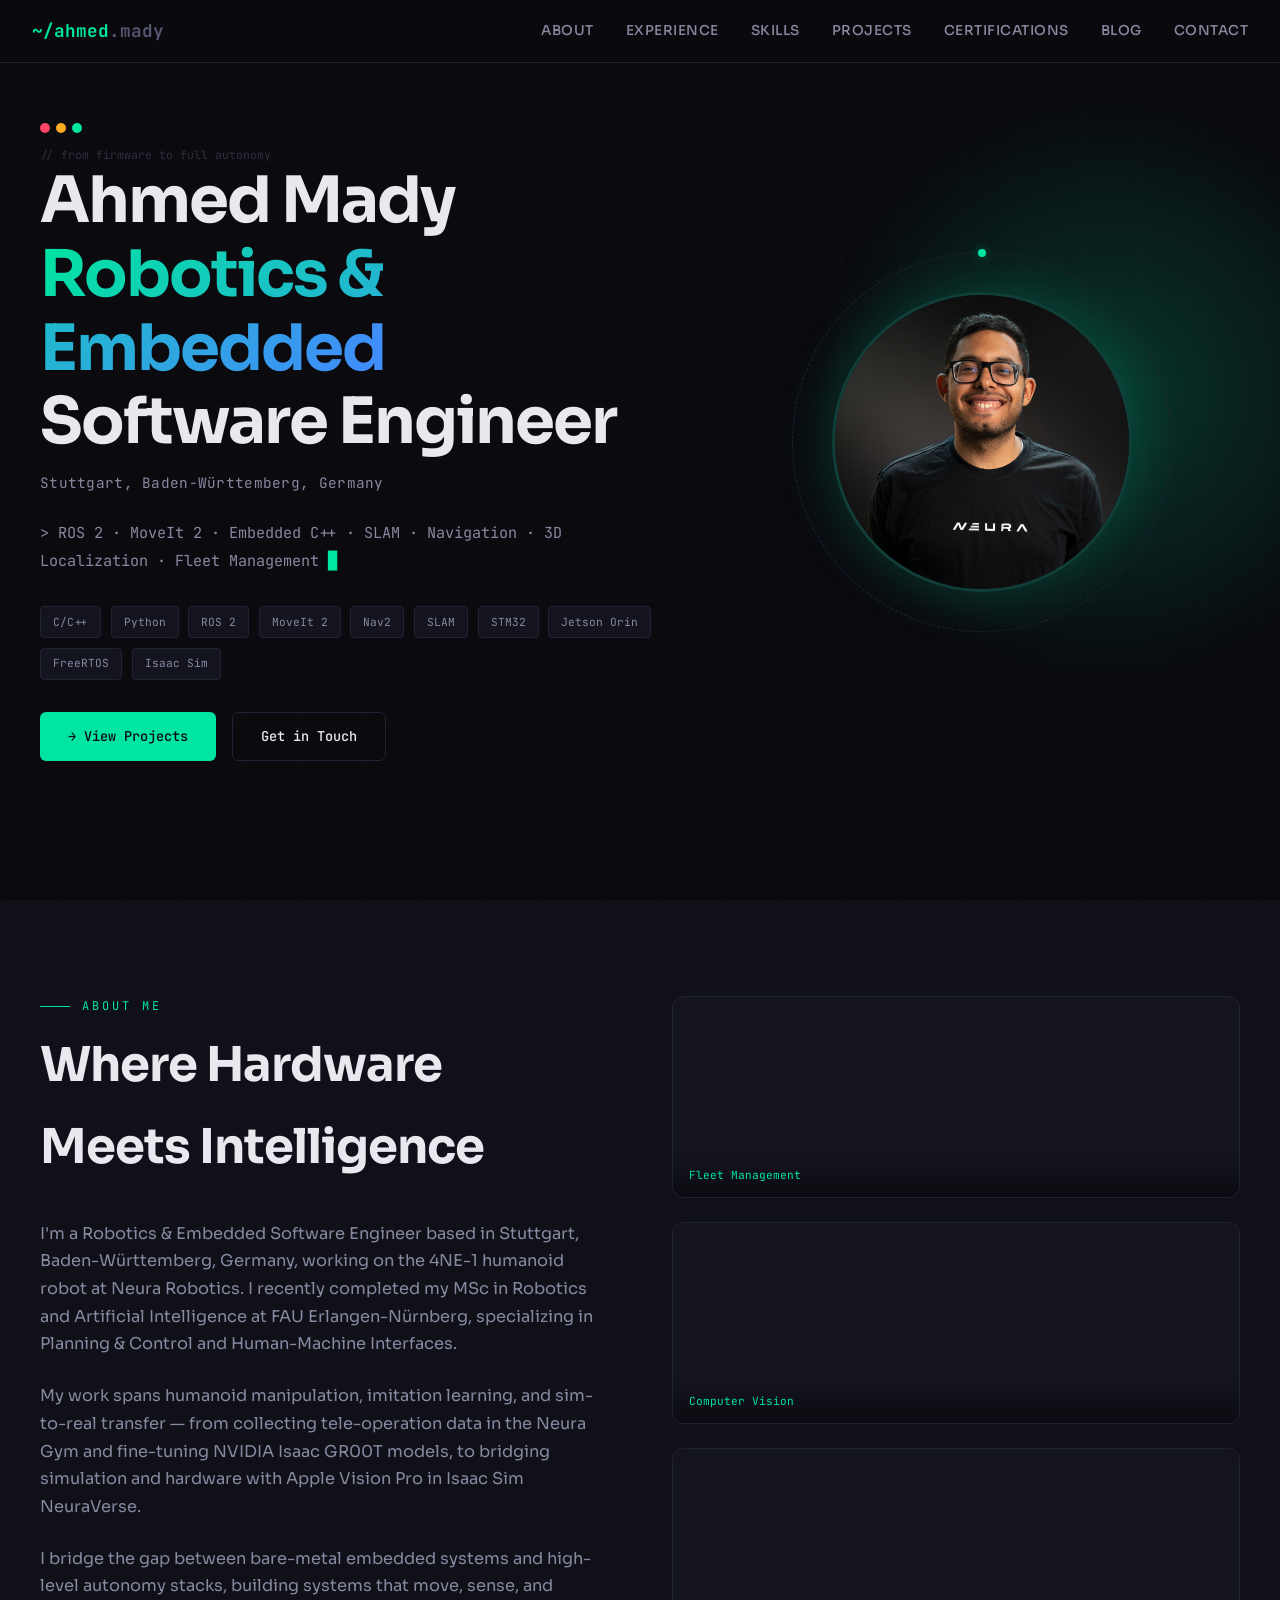
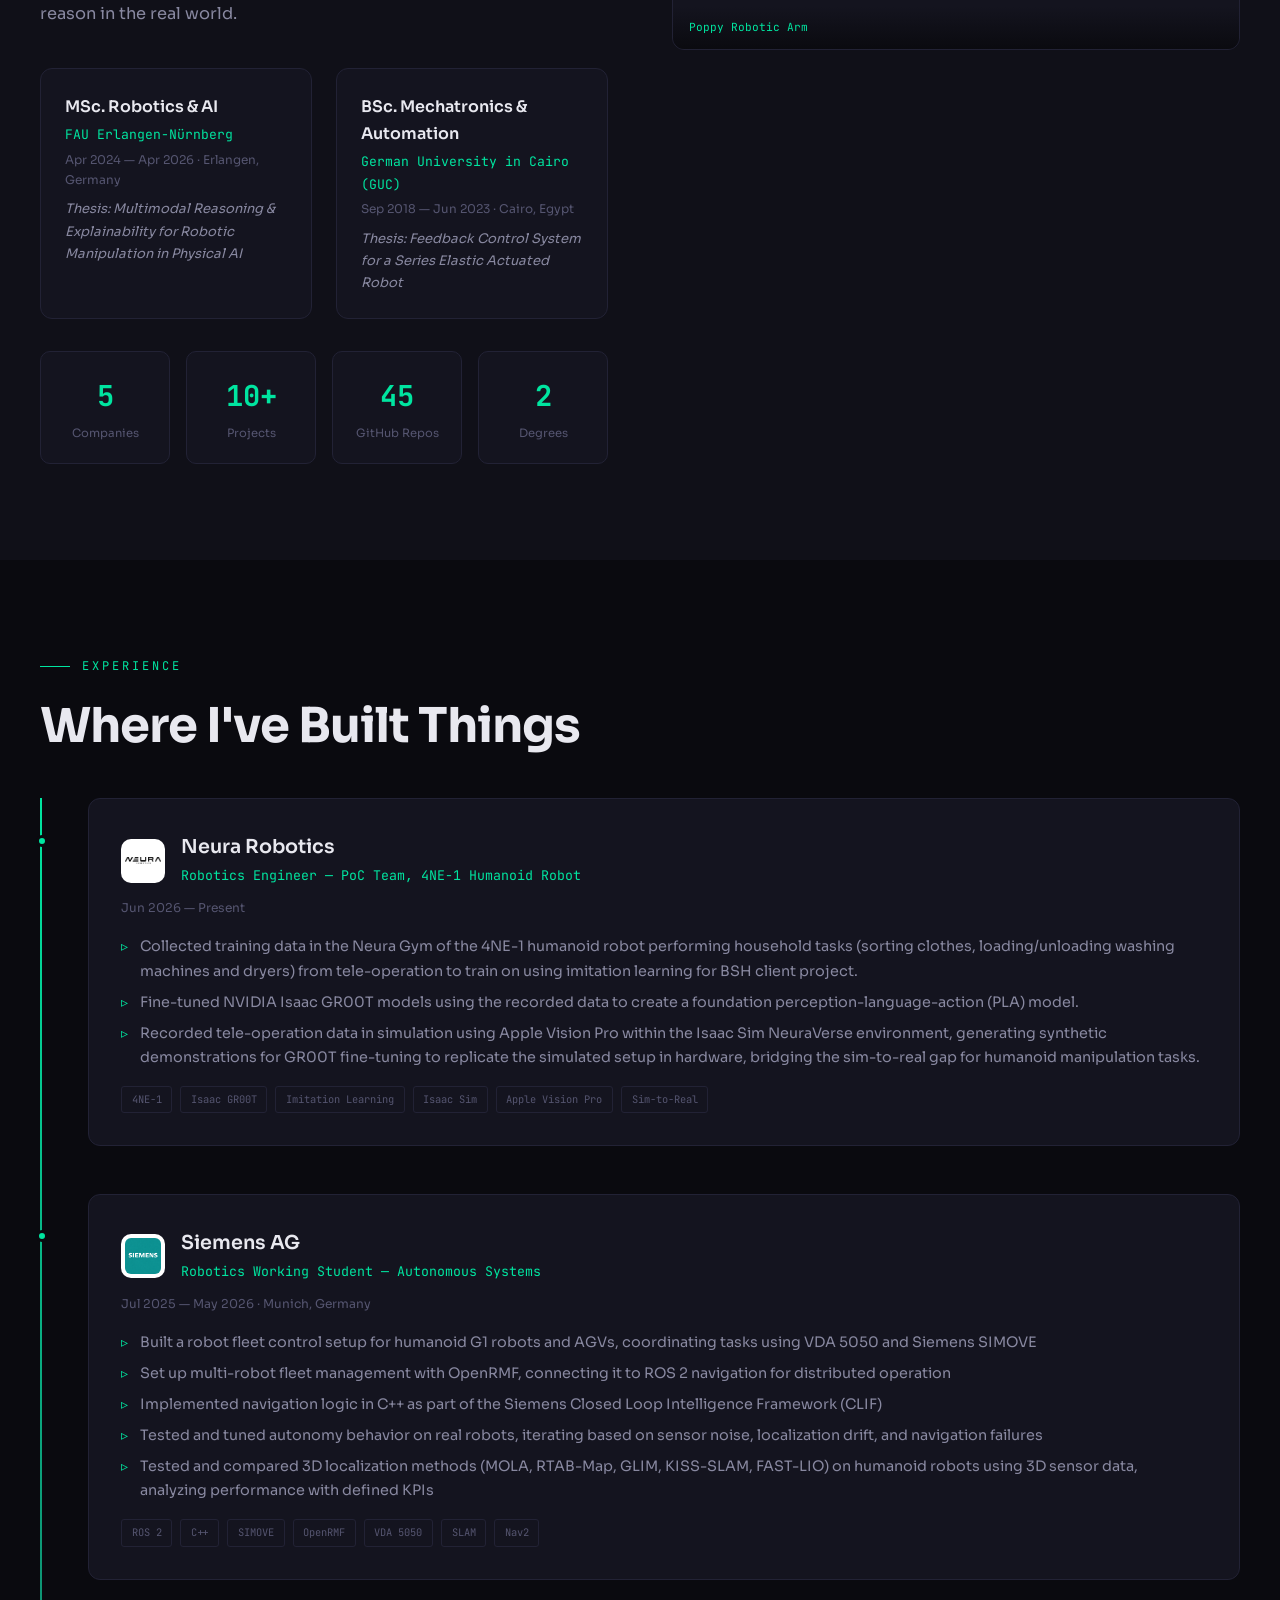
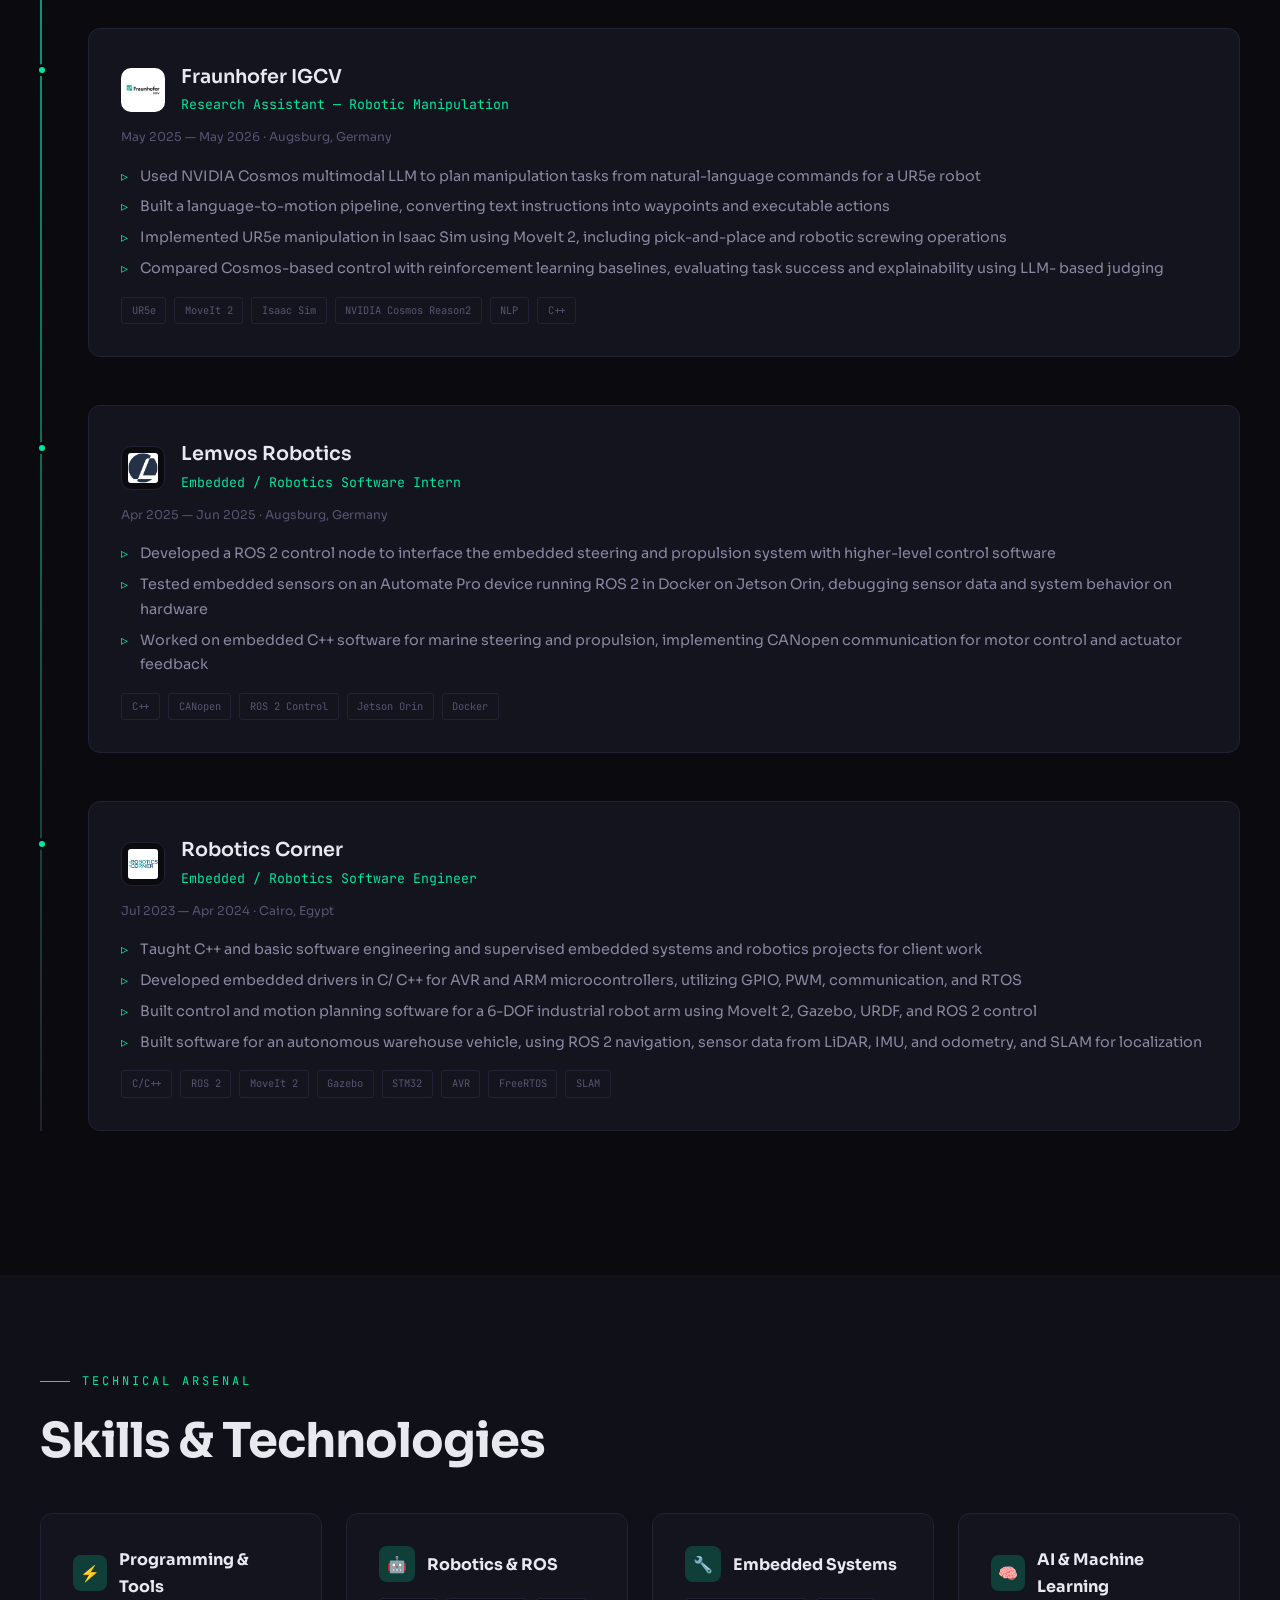
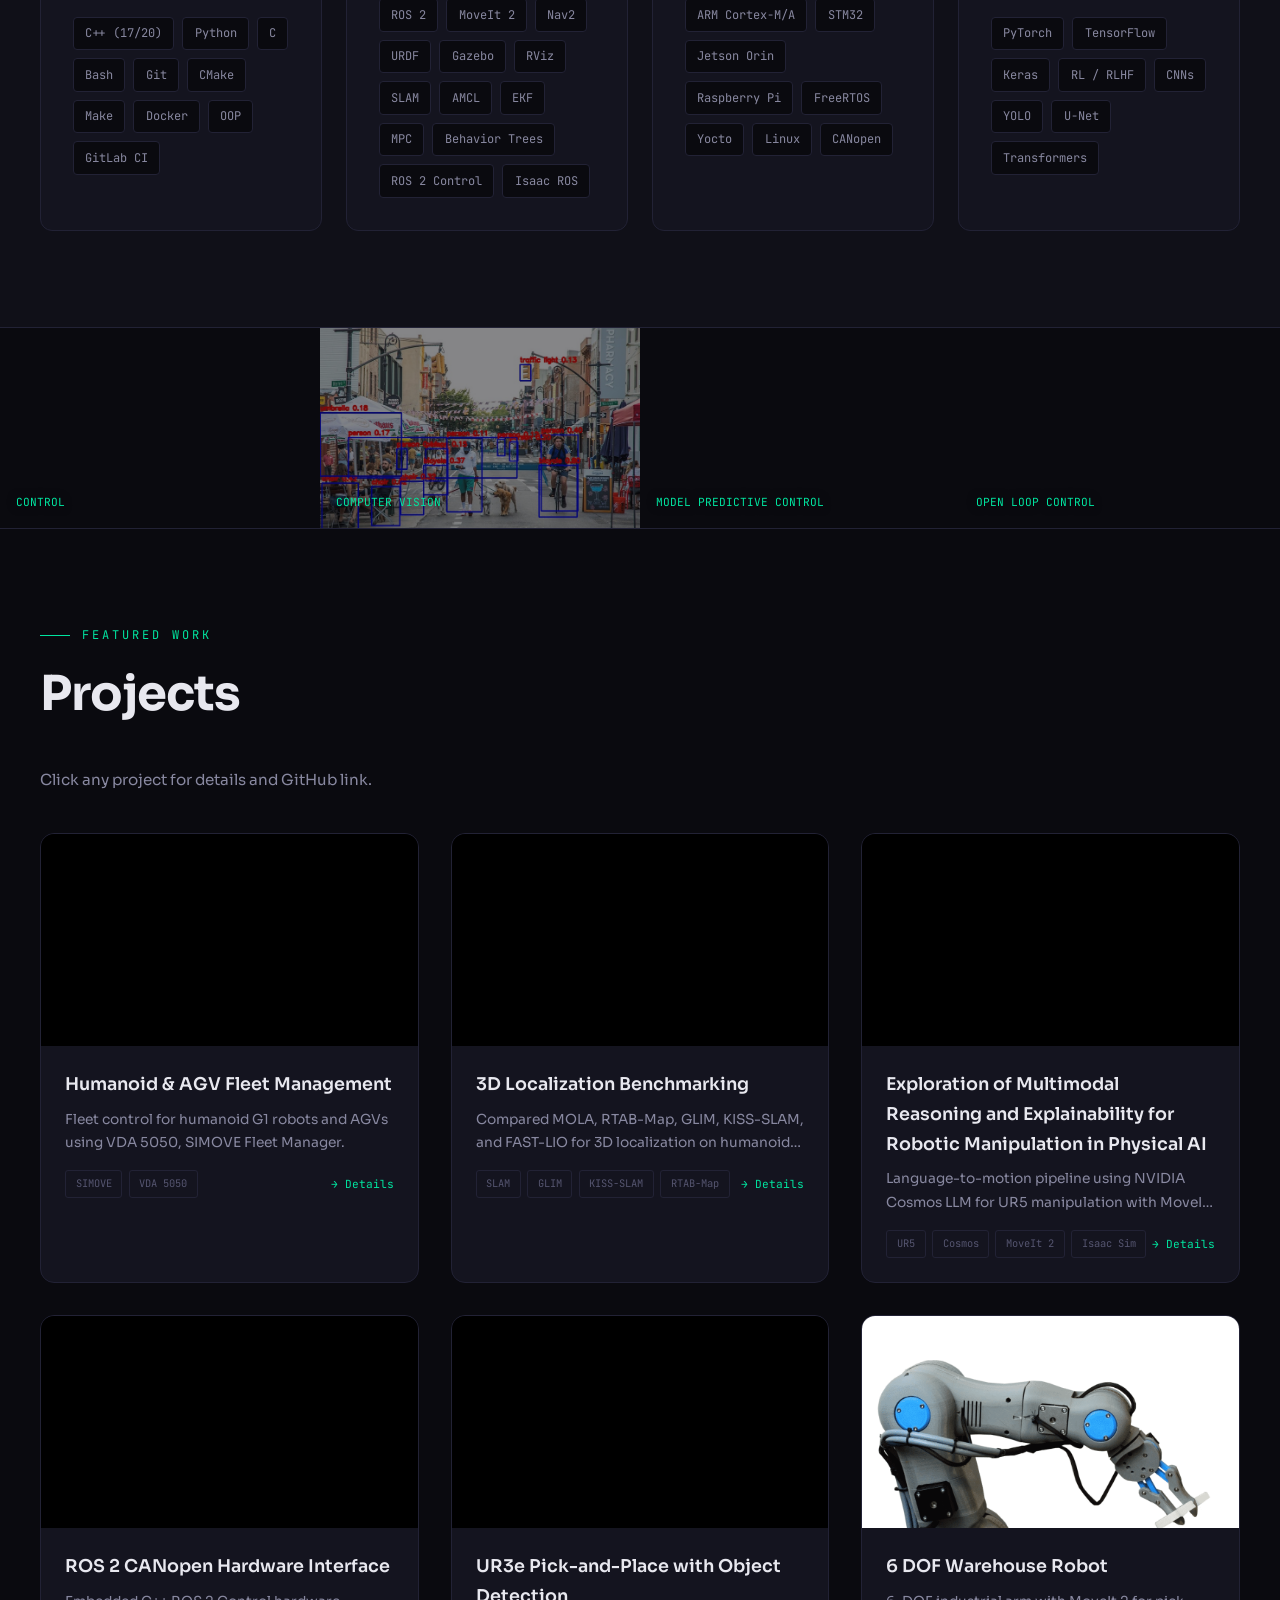
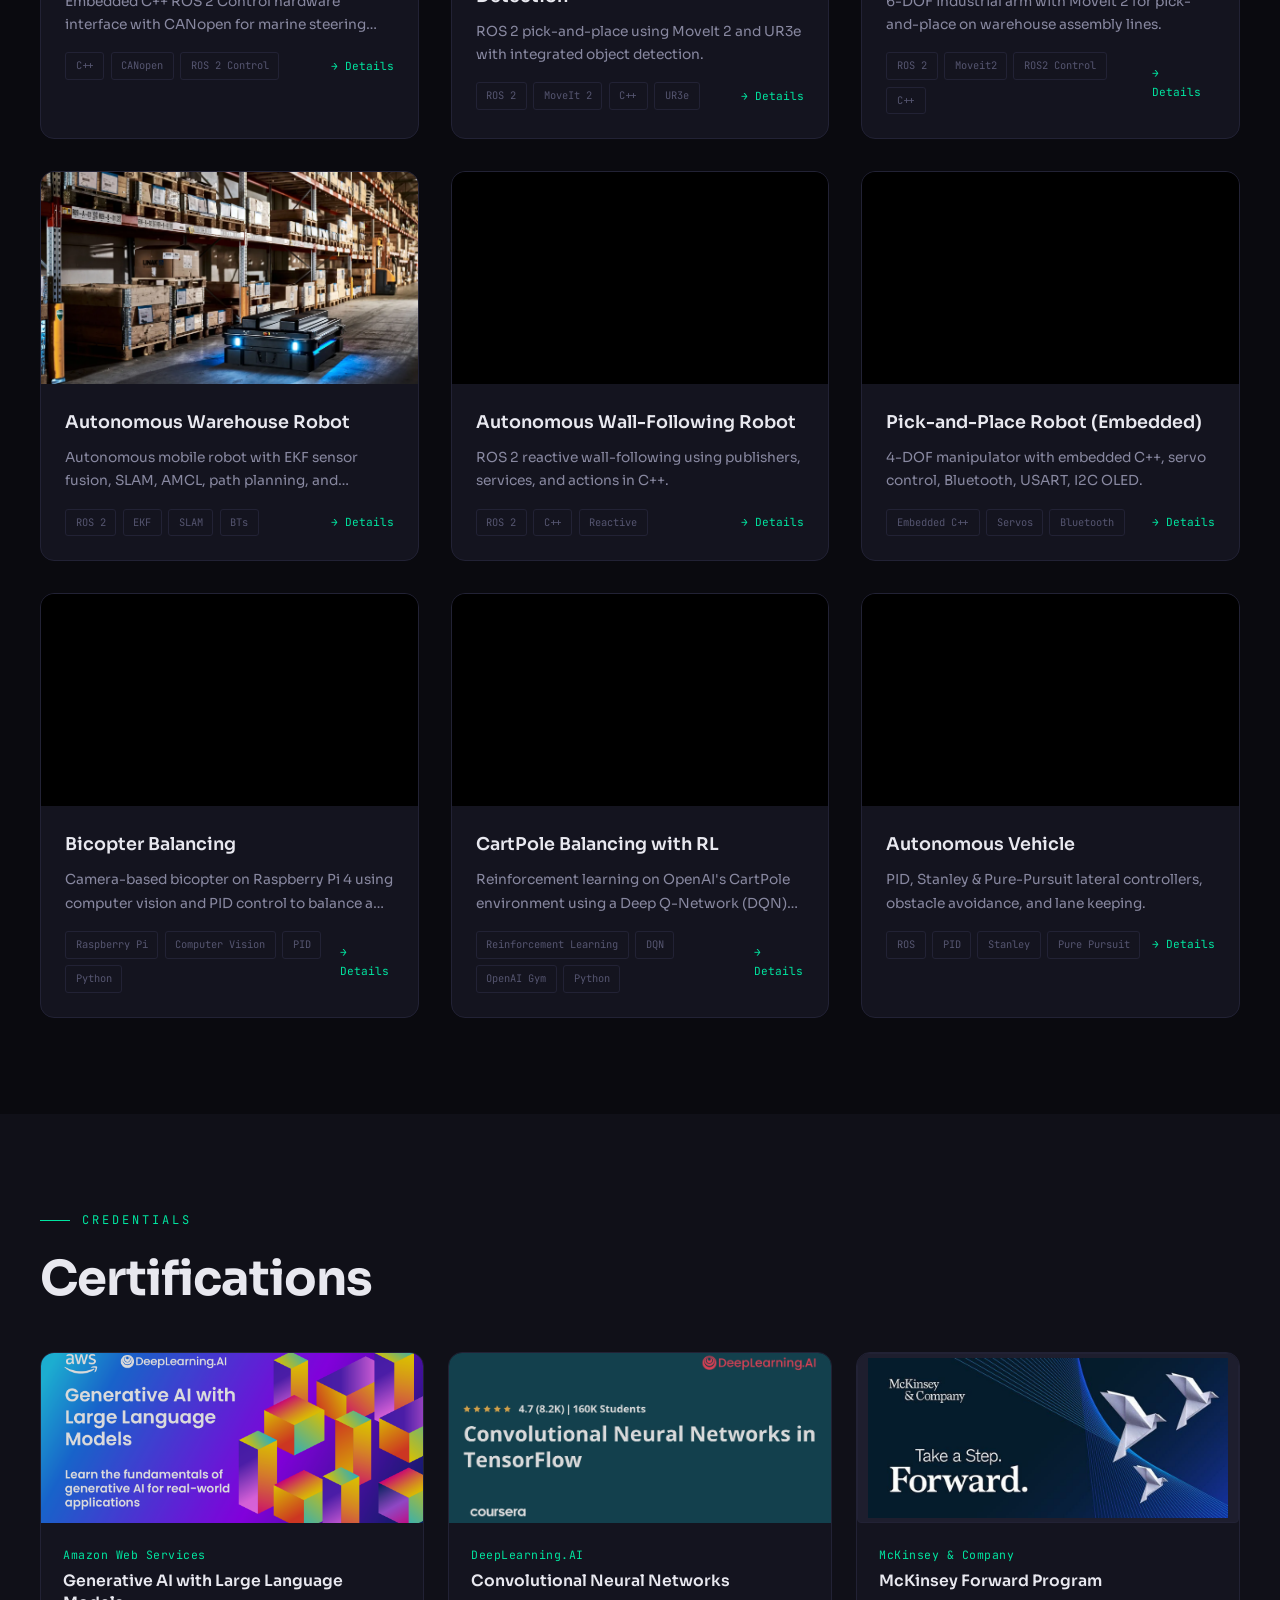
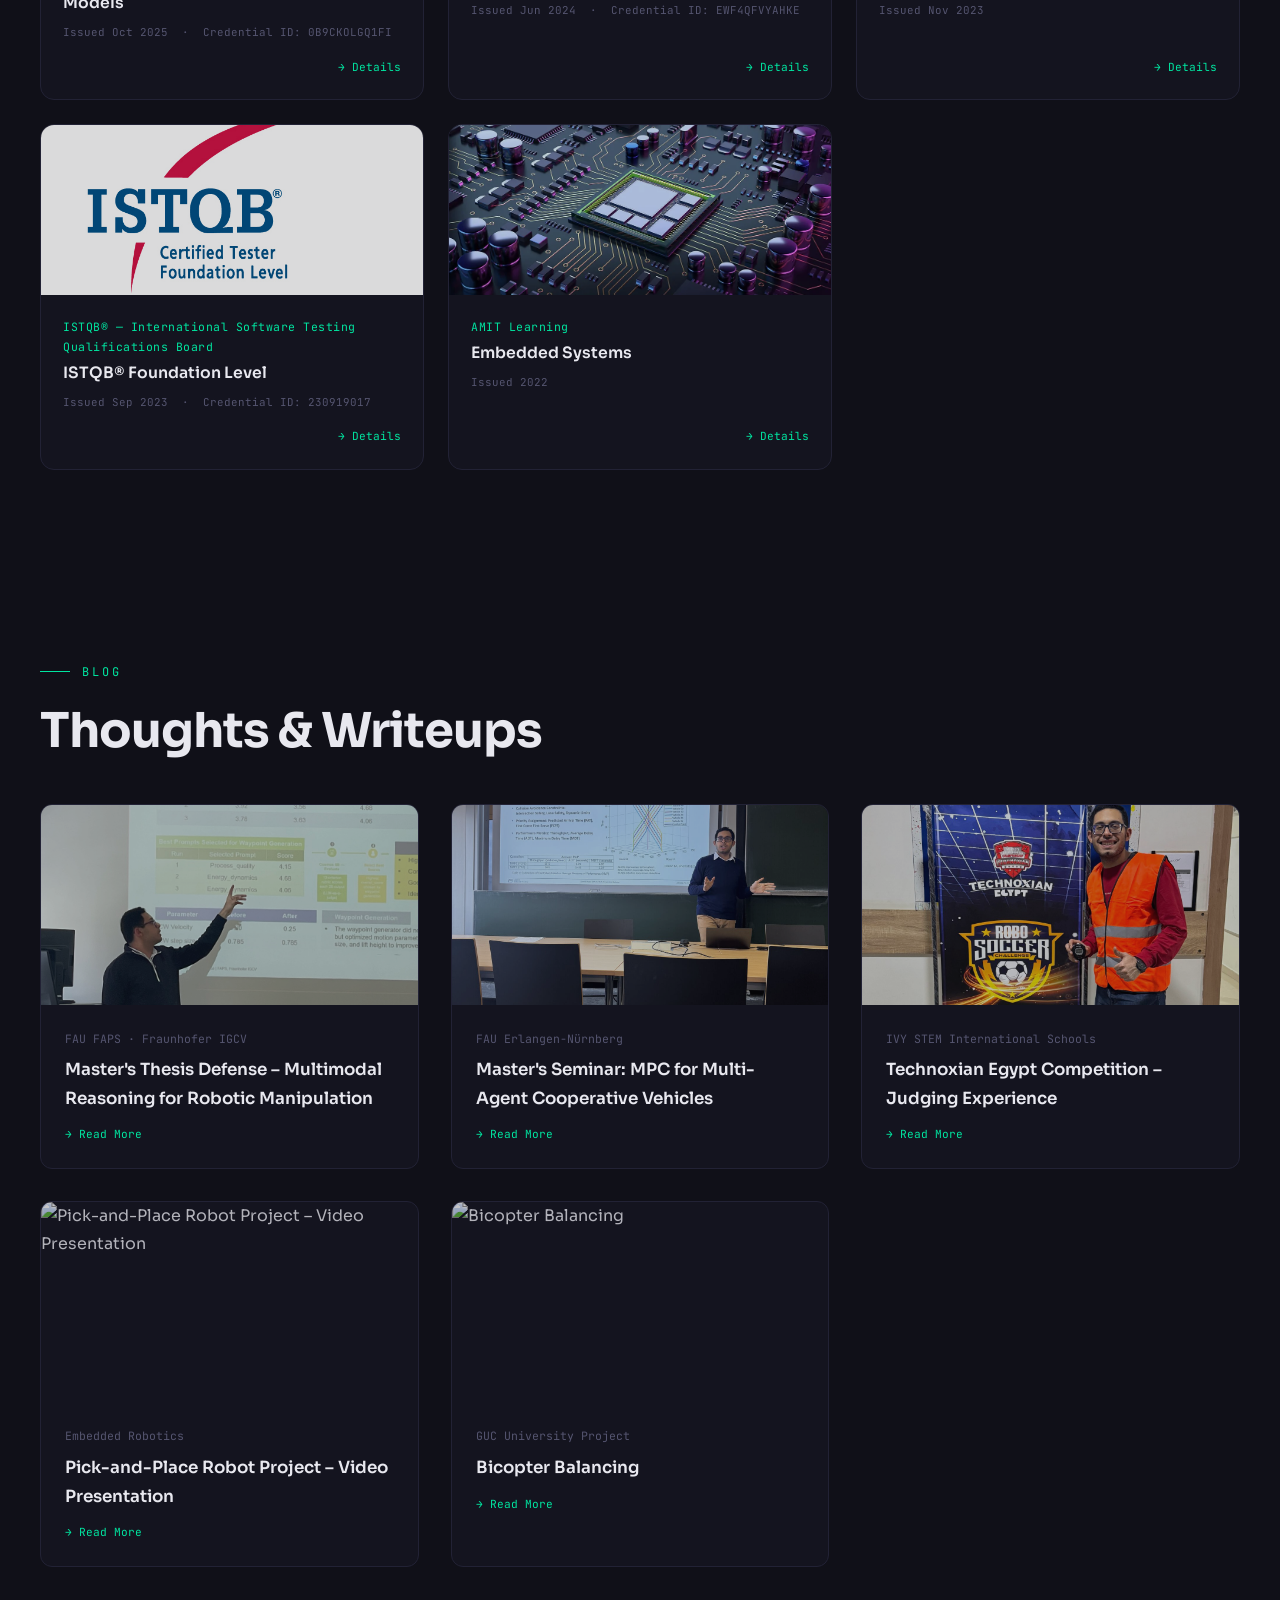
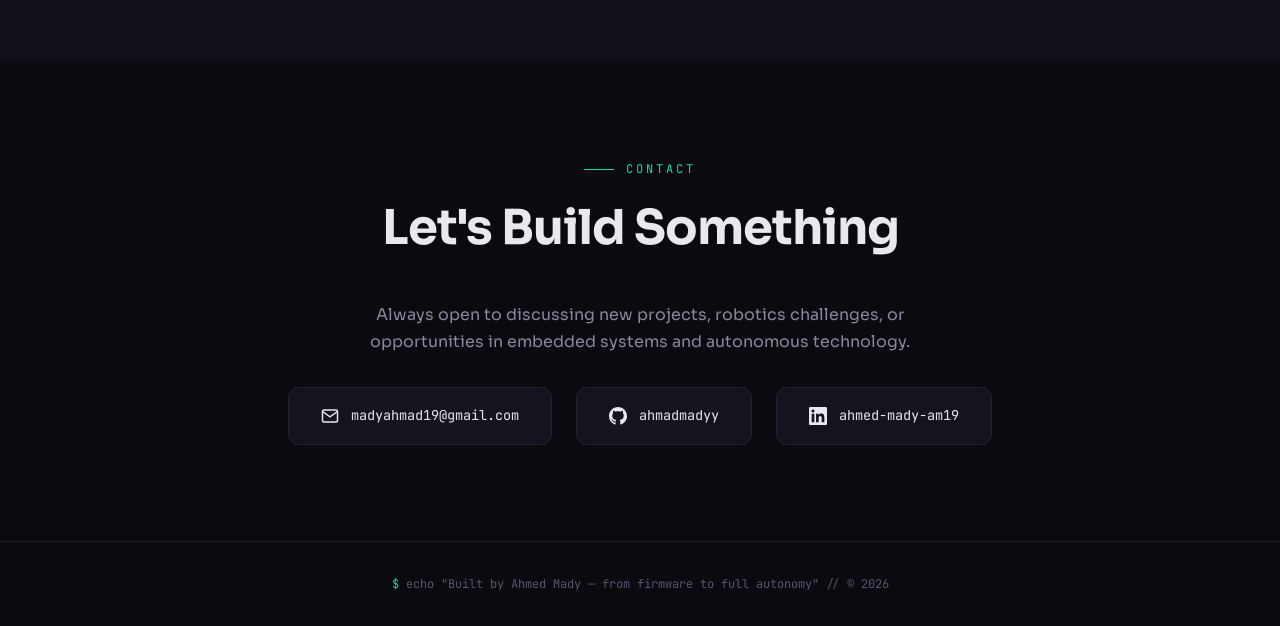
==== commit 1ec0c85d: "Added Neura position Co-authored-by: Cursor <cursoragent@cursor.com>" ====
--- a/portfolio.html
+++ b/portfolio.html
@@ -48,6 +48,7 @@
             <span class="hl">Robotics & Embedded</span><br>
             Software Engineer
           </h1>
+          <div class="hero-location">Stuttgart, Baden-W&uuml;rttemberg, Germany</div>
           <div class="tagline">
             &gt; ROS 2 &middot; MoveIt 2 &middot; Embedded C++ &middot; SLAM &middot; Navigation
             &middot; 3D Localization &middot; Fleet Management
@@ -75,7 +76,7 @@
             <div class="orbit-dot"></div>
           </div>
           <div class="hero-avatar">
-            <img src="https://avatars.githubusercontent.com/u/98853949?v=4" alt="Ahmed Mady">
+            <img src="pictures/picture.JPG" alt="Ahmed Mady">
           </div>
         </div>
       </div>
@@ -90,17 +91,17 @@
           <div class="sl">About Me</div>
           <h2 class="st">Where Hardware<br>Meets Intelligence</h2>
           <p>
-            I'm a Robotics & Embedded Software Engineer based in Munich, Germany.
-            Currently pursuing my MSc in Robotics and Artificial Intelligence at
-            FAU Erlangen-N&uuml;rnberg, specializing in Planning & Control and
-            Human-Machine Interfaces.
+            I'm a Robotics & Embedded Software Engineer based in Stuttgart,
+            Baden-W&uuml;rttemberg, Germany, working on the 4NE-1 humanoid robot at
+            Neura Robotics. I recently completed my MSc in Robotics and Artificial
+            Intelligence at FAU Erlangen-N&uuml;rnberg, specializing in Planning
+            &amp; Control and Human-Machine Interfaces.
           </p>
           <p>
-            My work spans autonomous navigation, robotic manipulation, embedded
-            firmware, and fleet management &mdash; from writing CANopen drivers
-            on Jetson Orin to deploying SLAM on humanoid robots at Siemens, and
-            building language-to-motion pipelines for UR5 manipulators at
-            Fraunhofer.
+            My work spans humanoid manipulation, imitation learning, and sim-to-real
+            transfer &mdash; from collecting tele-operation data in the Neura Gym and
+            fine-tuning NVIDIA Isaac GR00T models, to bridging simulation and hardware
+            with Apple Vision Pro in Isaac Sim NeuraVerse.
           </p>
           <p>
             I bridge the gap between bare-metal embedded systems and high-level
@@ -129,7 +130,7 @@
           </div>
           <div class="stats-grid">
             <div class="stat">
-              <div class="num">4</div>
+              <div class="num">5</div>
               <div class="lbl">Companies</div>
             </div>
             <div class="stat">
@@ -170,6 +171,33 @@
       <div class="sl reveal">Experience</div>
       <h2 class="st reveal">Where I've Built Things</h2>
       <div class="timeline">
+
+        <div class="ti reveal">
+          <div class="ch">
+            <img
+              src="logos/neura.jpg"
+              alt="Neura Robotics"
+              class="cl-logo">
+            <div>
+              <div class="co">Neura Robotics</div>
+              <div class="role">Robotics Engineer &mdash; PoC Team, 4NE-1 Humanoid Robot</div>
+            </div>
+          </div>
+          <div class="per">Jun 2026 &mdash; Present</div>
+          <ul class="desc">
+            <li>Collected training data in the Neura Gym of the 4NE-1 humanoid robot performing household tasks (sorting clothes, loading/unloading washing machines and dryers) from tele-operation to train on using imitation learning for BSH client project.</li>
+            <li>Fine-tuned NVIDIA Isaac GR00T models using the recorded data to create a foundation perception-language-action (PLA) model.</li>
+            <li>Recorded tele-operation data in simulation using Apple Vision Pro within the Isaac Sim NeuraVerse environment, generating synthetic demonstrations for GR00T fine-tuning to replicate the simulated setup in hardware, bridging the sim-to-real gap for humanoid manipulation tasks.</li>
+          </ul>
+          <div class="tt">
+            <span class="tag">4NE-1</span>
+            <span class="tag">Isaac GR00T</span>
+            <span class="tag">Imitation Learning</span>
+            <span class="tag">Isaac Sim</span>
+            <span class="tag">Apple Vision Pro</span>
+            <span class="tag">Sim-to-Real</span>
+          </div>
+        </div>
 
         <div class="ti reveal">
           <div class="ch">
@@ -182,7 +210,7 @@
               <div class="role">Robotics Working Student &mdash; Autonomous Systems</div>
             </div>
           </div>
-          <div class="per">Jul 2025 &mdash; Present &middot; Munich, Germany</div>
+          <div class="per">Jul 2025 &mdash; May 2026 &middot; Munich, Germany</div>
           <ul class="desc">
             <li>Built a robot fleet control setup for humanoid G1 robots and AGVs, coordinating tasks using VDA 5050 and Siemens SIMOVE</li>
             <li>Set up multi-robot fleet management with OpenRMF, connecting it to ROS 2 navigation for distributed operation</li>
@@ -213,7 +241,7 @@
               <div class="role">Research Assistant &mdash; Robotic Manipulation</div>
             </div>
           </div>
-          <div class="per">May 2025 &mdash; Present &middot; Augsburg, Germany</div>
+          <div class="per">May 2025 &mdash; May 2026 &middot; Augsburg, Germany</div>
           <ul class="desc">
             <li>Used NVIDIA Cosmos multimodal LLM to plan manipulation tasks from natural-language commands for a UR5e robot</li>
             <li>Built a language-to-motion pipeline, converting text instructions into waypoints and executable actions</li>
--- a/css/styles.css
+++ b/css/styles.css
@@ -182,7 +182,14 @@
   font-weight: 700;
   line-height: 1.15;
   letter-spacing: -2px;
+  margin-bottom: .75rem;
+}
+.hero-location {
+  font-family: var(--mono);
+  font-size: .9rem;
+  color: var(--t2);
   margin-bottom: 1.5rem;
+  letter-spacing: .02em;
 }
 .hl {
   background: linear-gradient(135deg, var(--accent), var(--blue));
@@ -259,7 +266,12 @@
   background: var(--card);
   box-shadow: 0 0 60px var(--ad), inset 0 0 30px rgba(0, 0, 0, .3);
 }
-.hero-avatar img { width: 100%; height: 100%; object-fit: cover }
+.hero-avatar img {
+  width: 100%;
+  height: 100%;
+  object-fit: cover;
+  object-position: center 28%;
+}
 .hero-orbit {
   position: absolute;
   width: 380px;
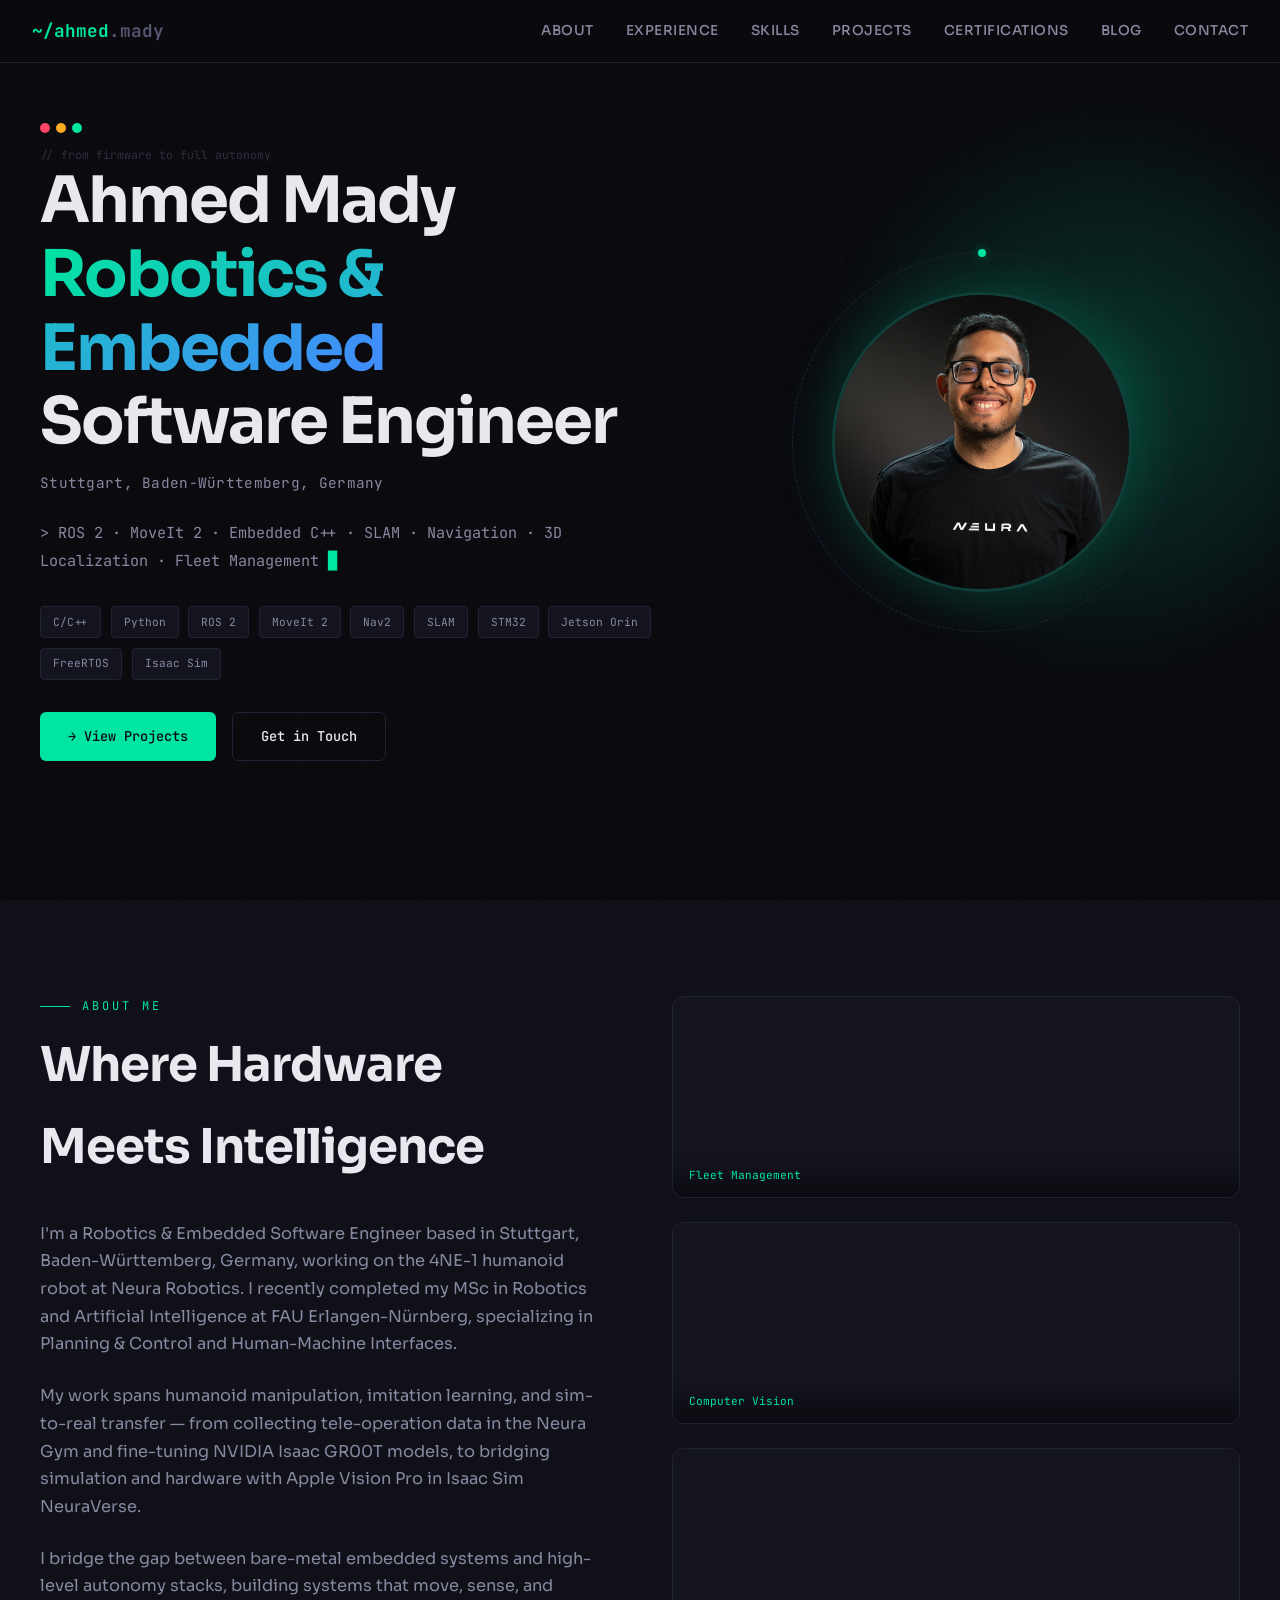
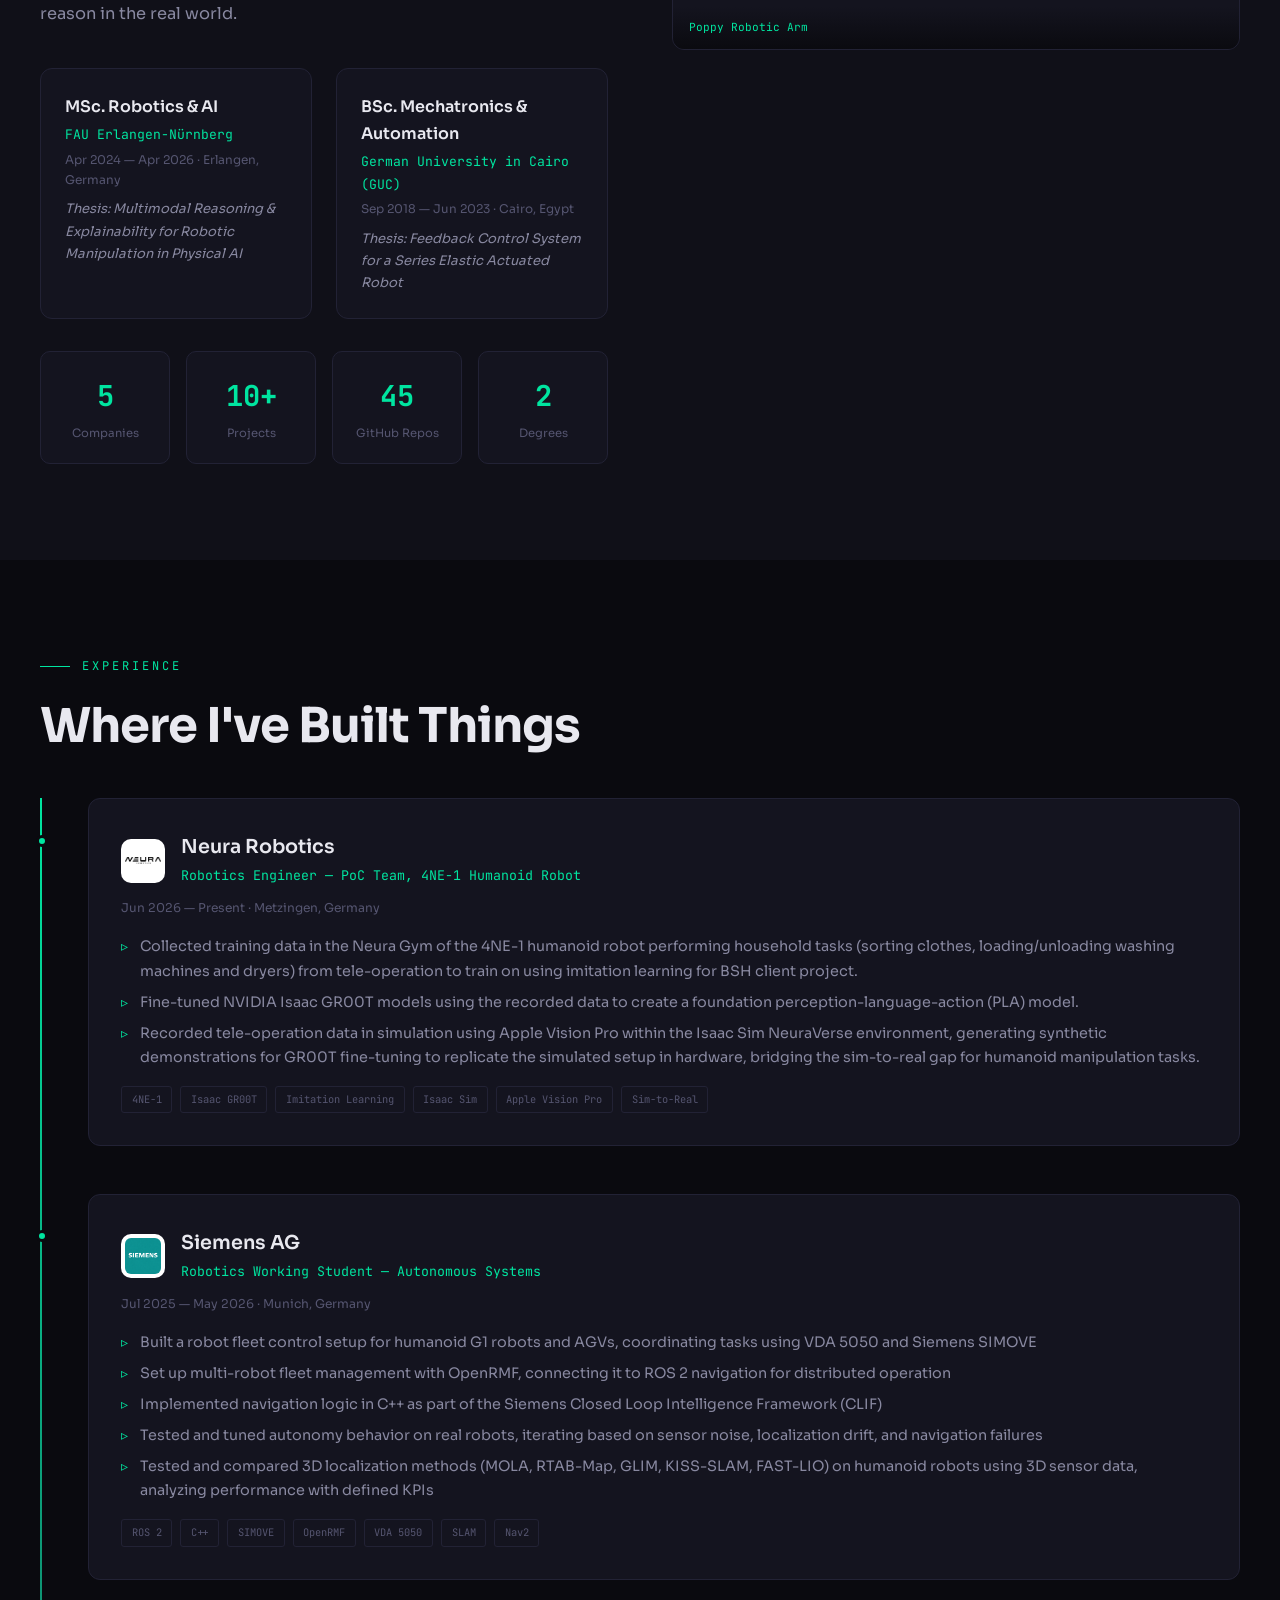
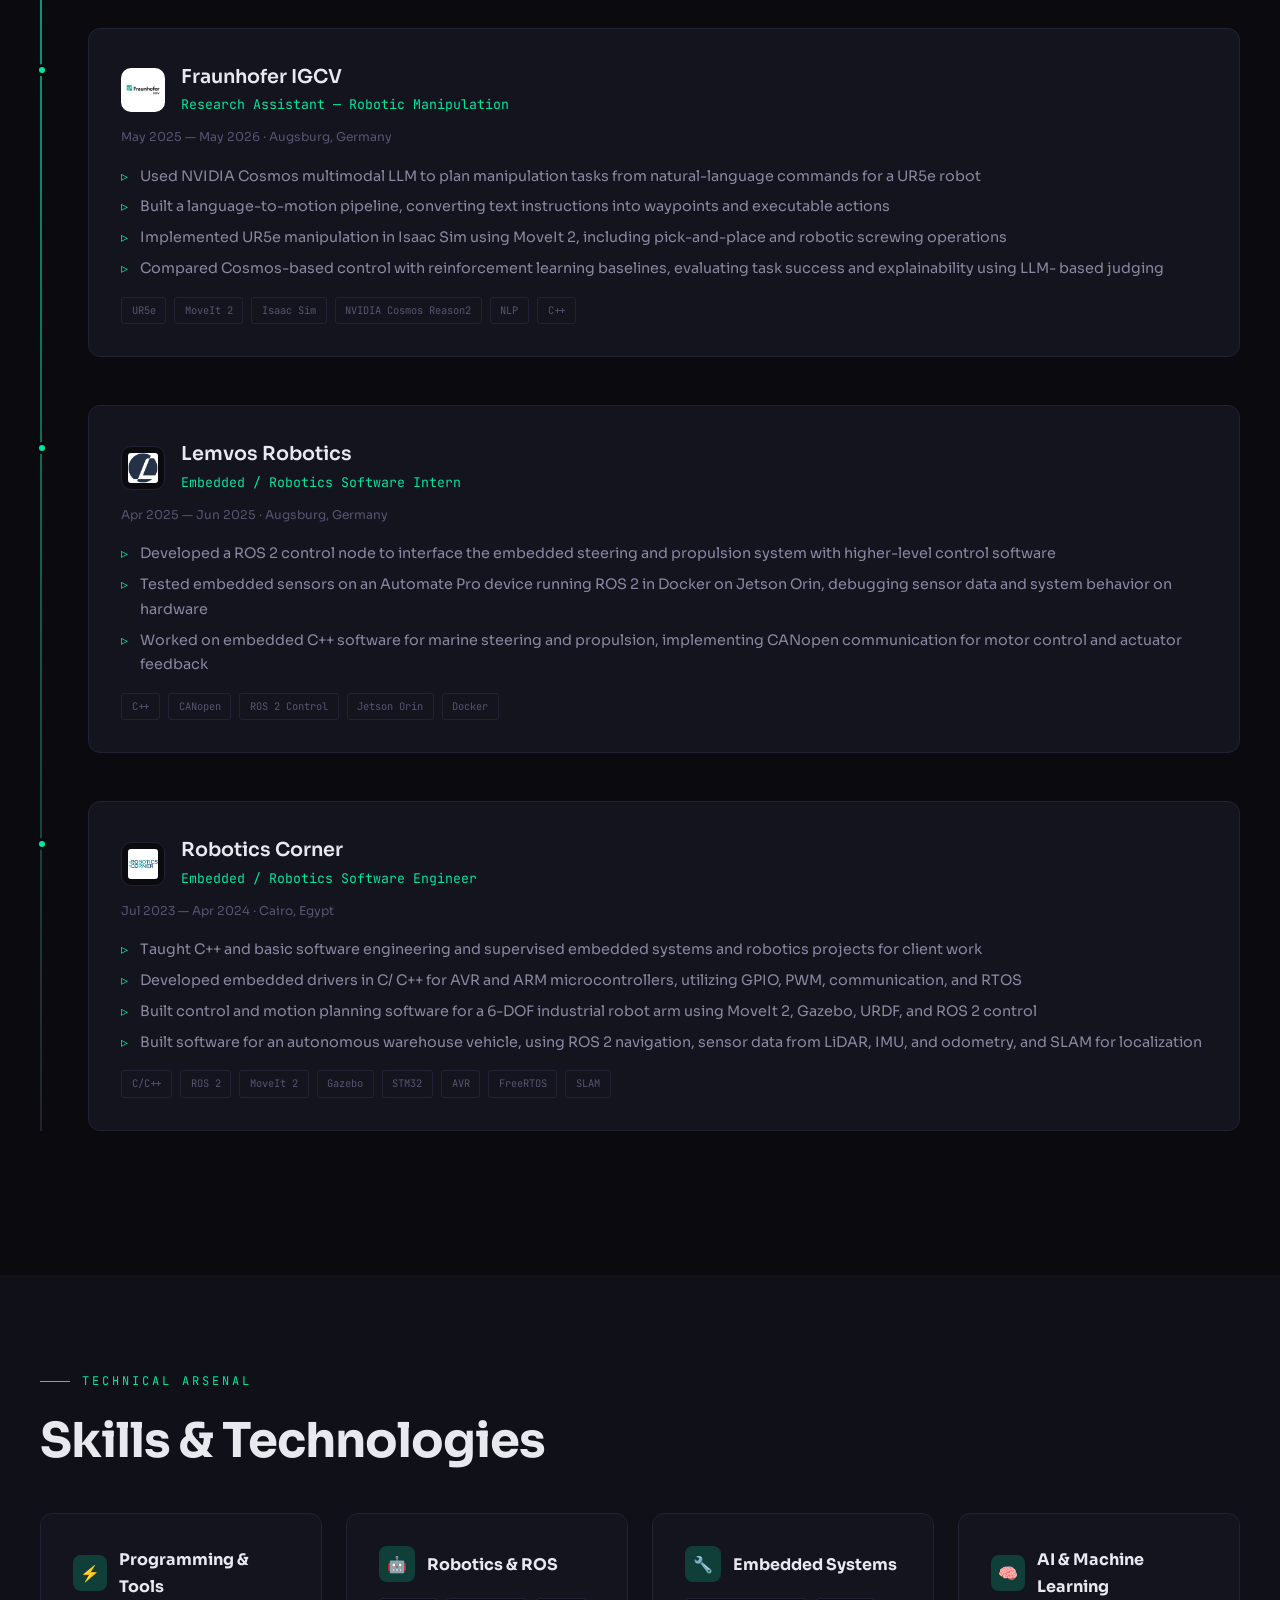
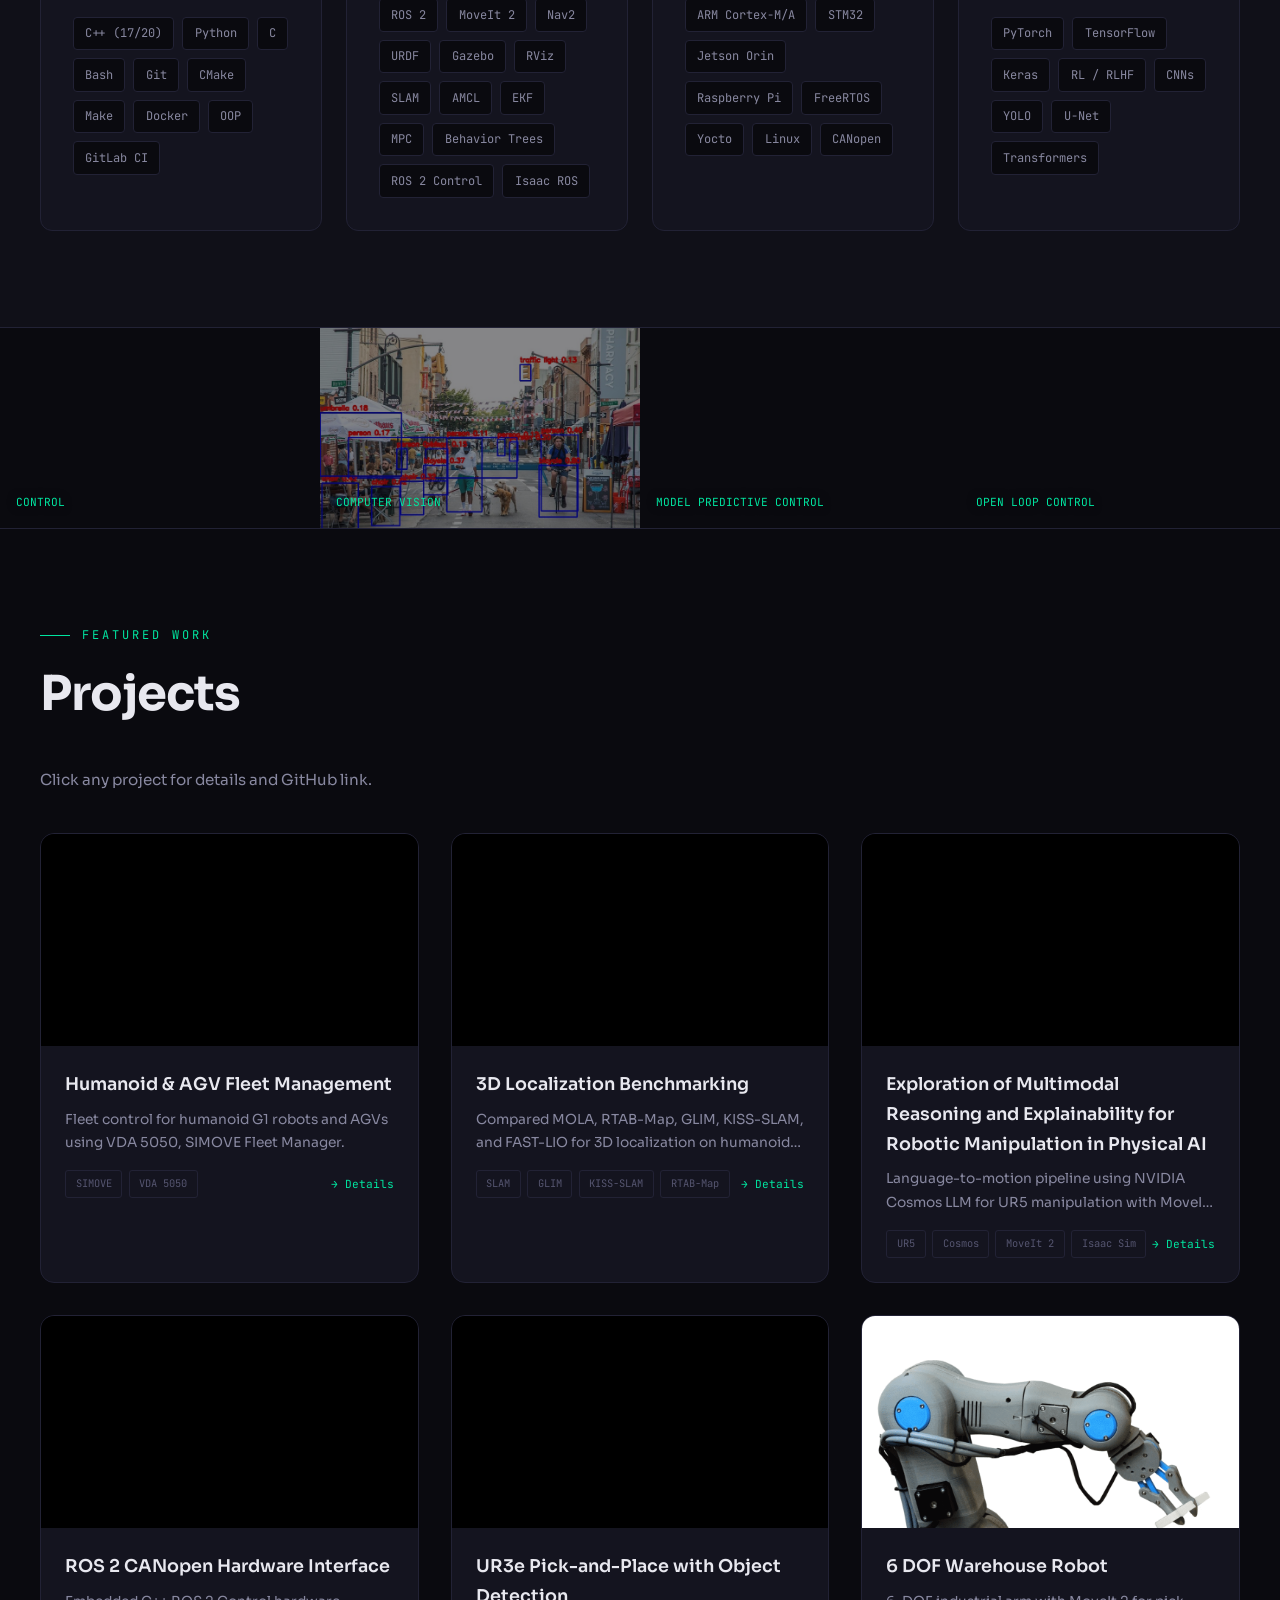
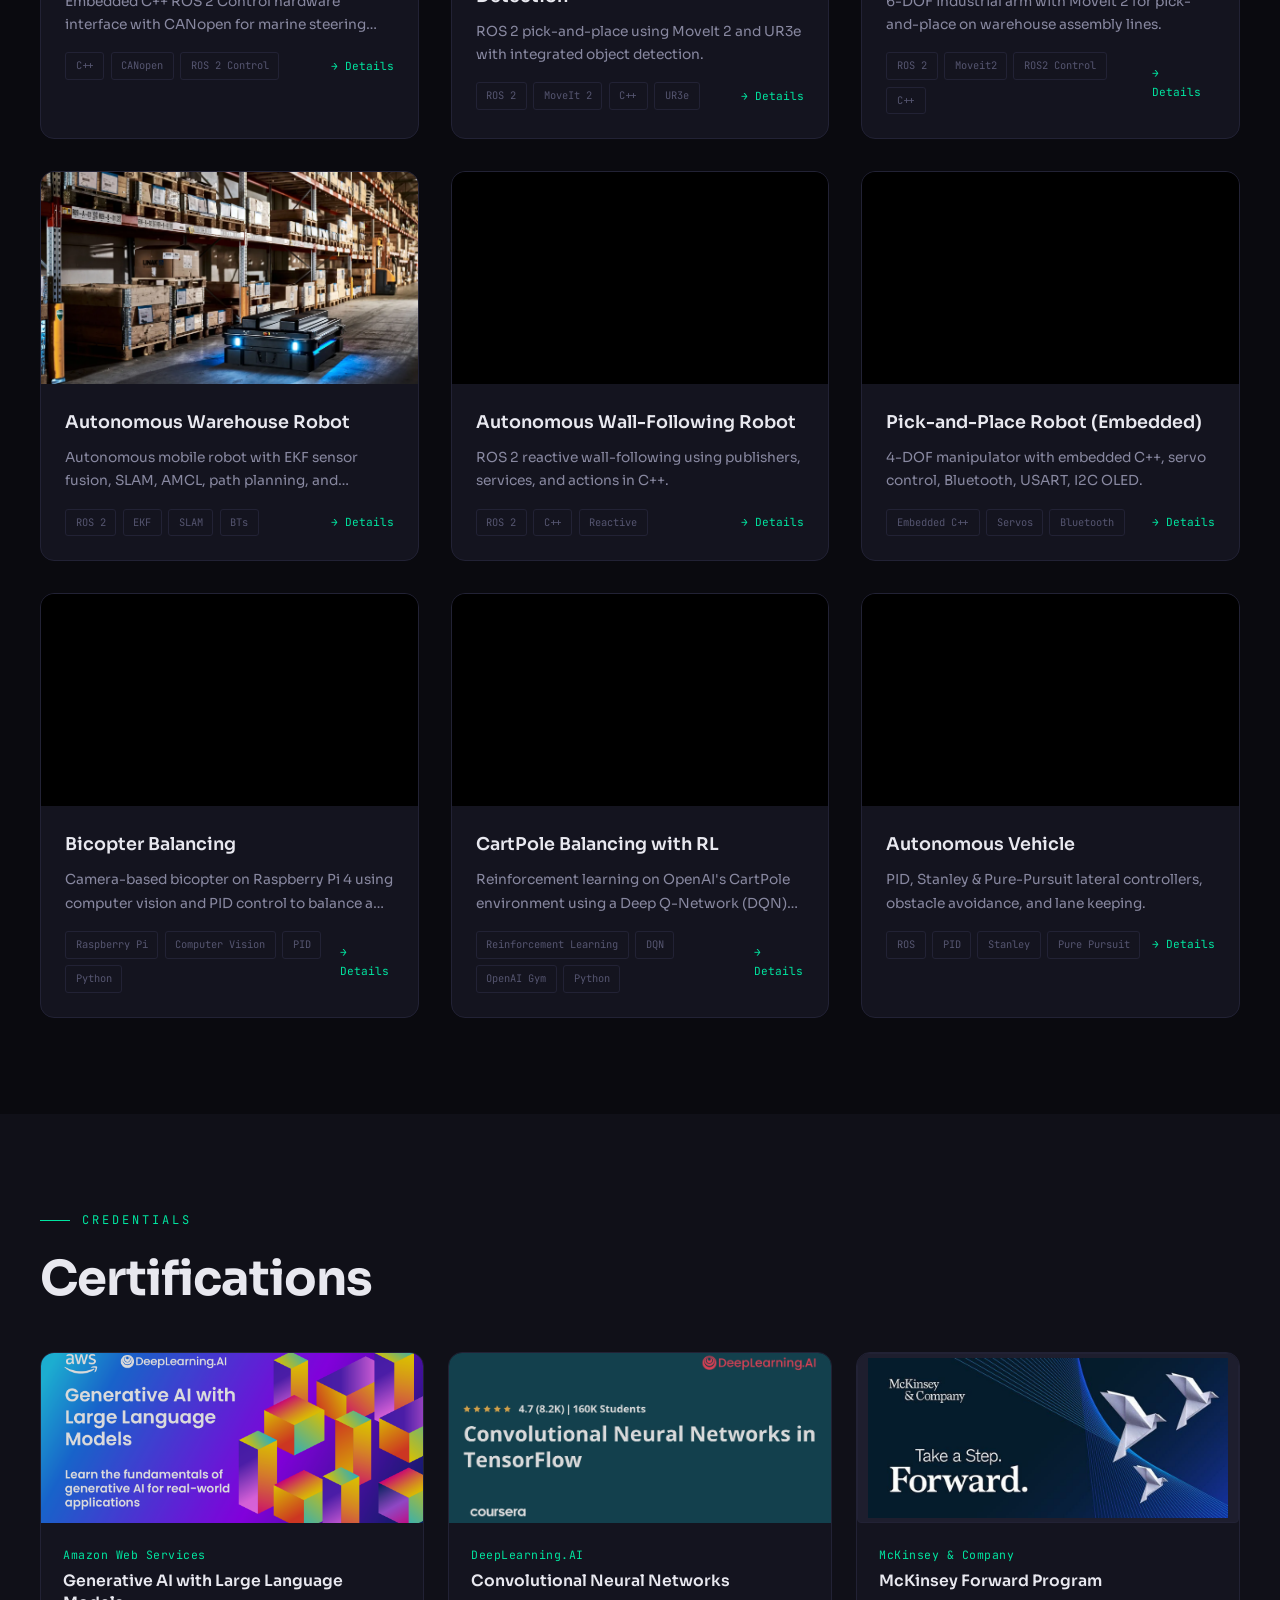
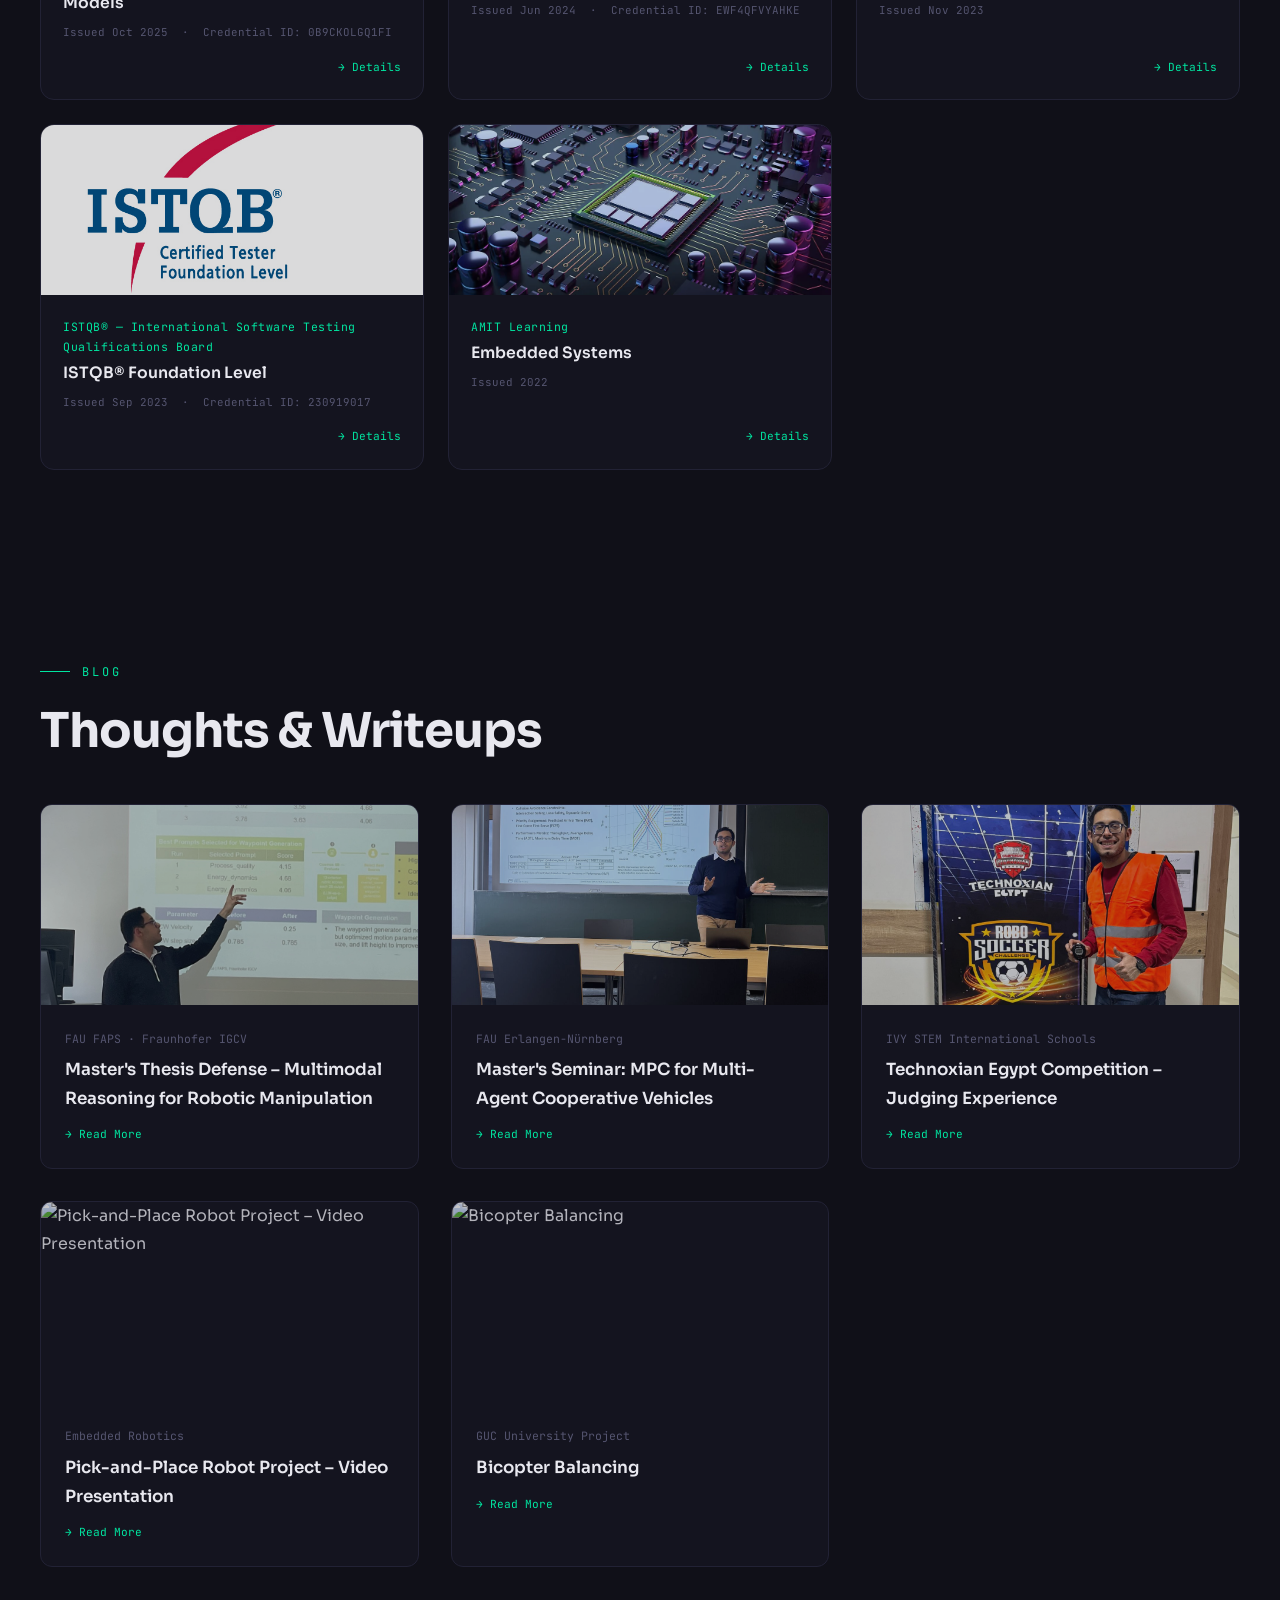
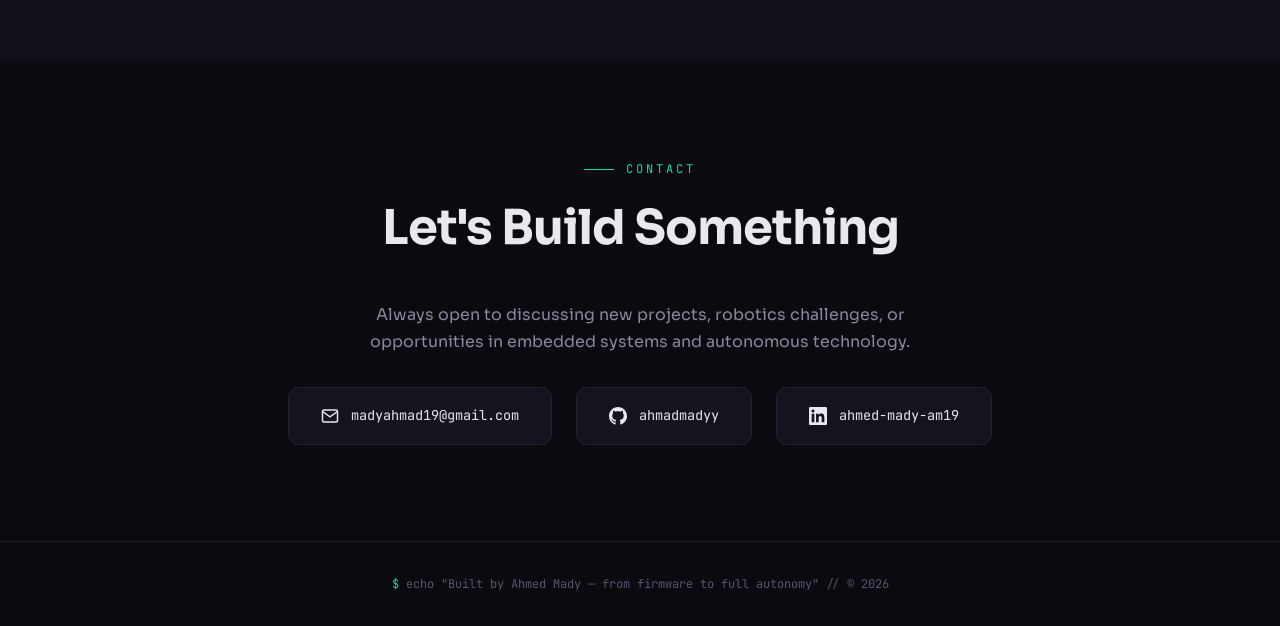
==== commit e105ee21: "Add Metzingen location to Neura experience Co-authored-by: Cursor <cursoragent@cursor.com>" ====
--- a/portfolio.html
+++ b/portfolio.html
@@ -183,7 +183,7 @@
               <div class="role">Robotics Engineer &mdash; PoC Team, 4NE-1 Humanoid Robot</div>
             </div>
           </div>
-          <div class="per">Jun 2026 &mdash; Present</div>
+          <div class="per">Jun 2026 &mdash; Present &middot; Metzingen, Germany</div>
           <ul class="desc">
             <li>Collected training data in the Neura Gym of the 4NE-1 humanoid robot performing household tasks (sorting clothes, loading/unloading washing machines and dryers) from tele-operation to train on using imitation learning for BSH client project.</li>
             <li>Fine-tuned NVIDIA Isaac GR00T models using the recorded data to create a foundation perception-language-action (PLA) model.</li>
